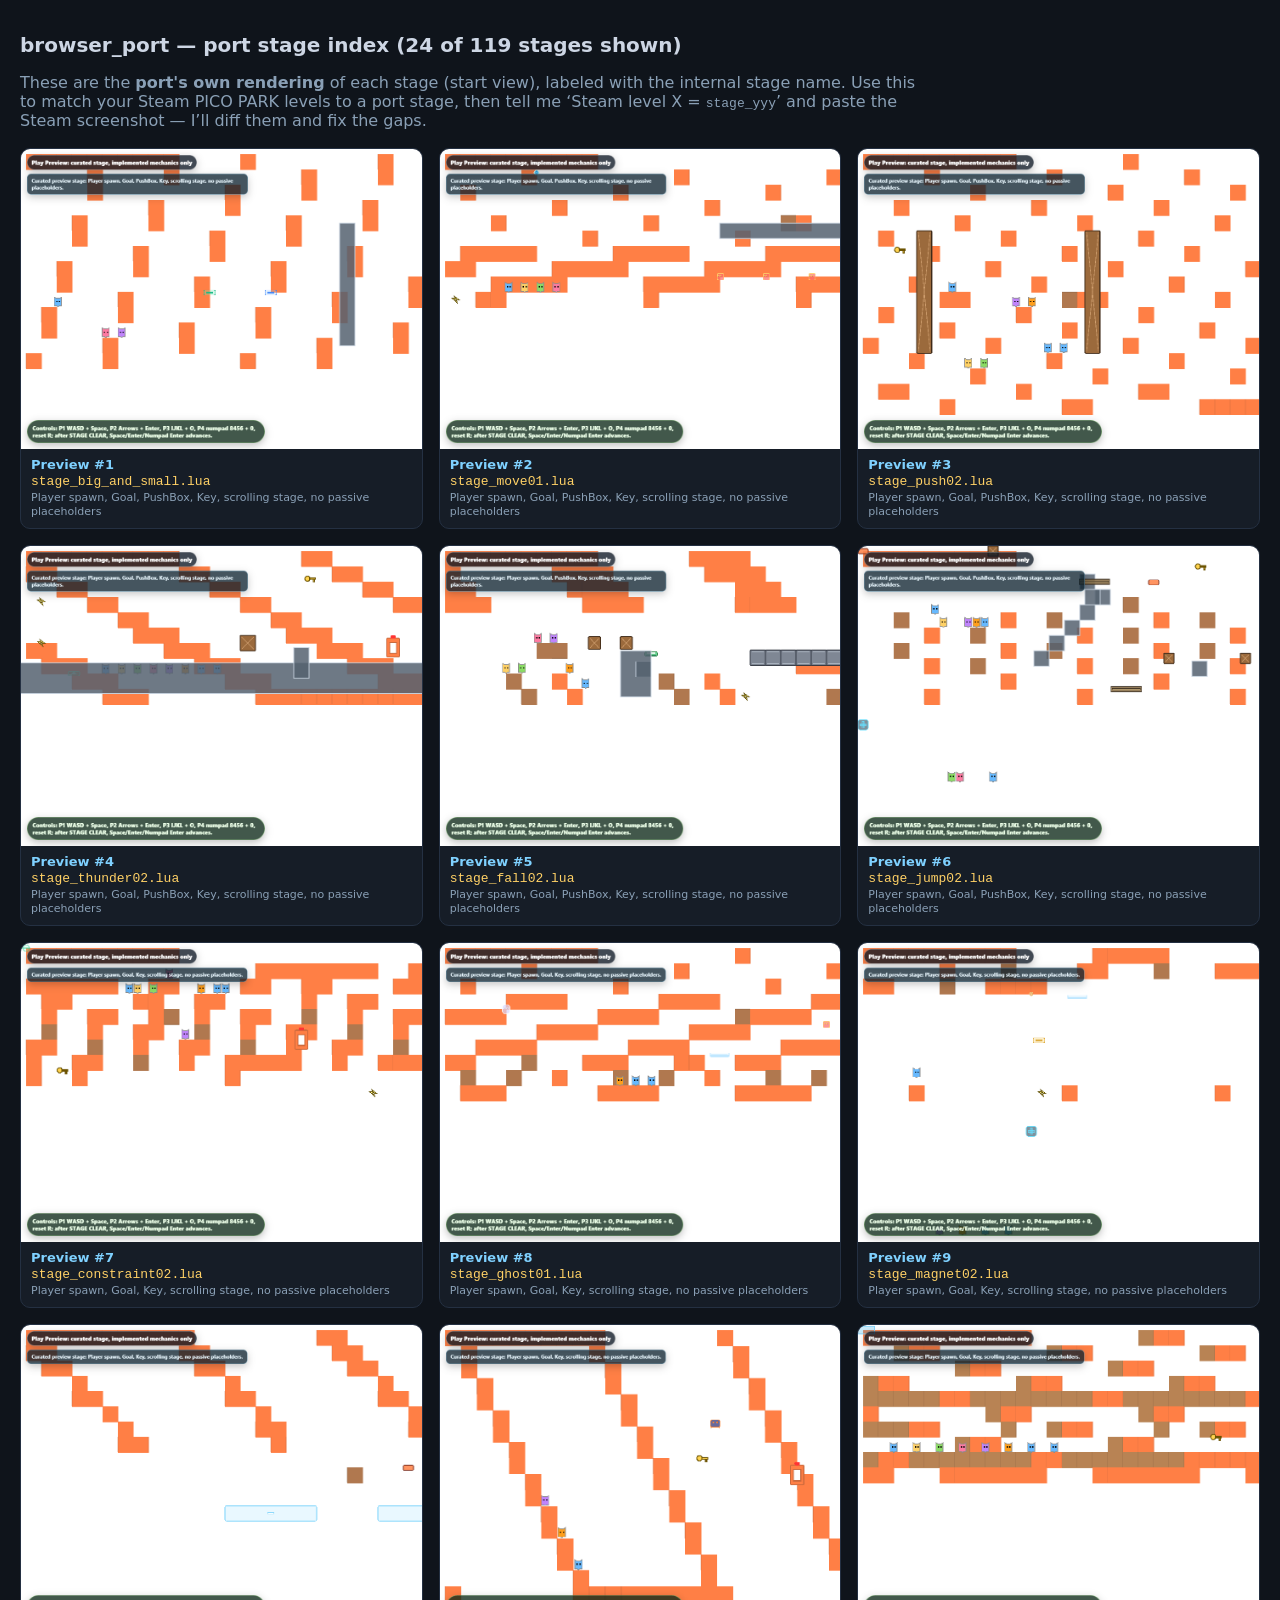
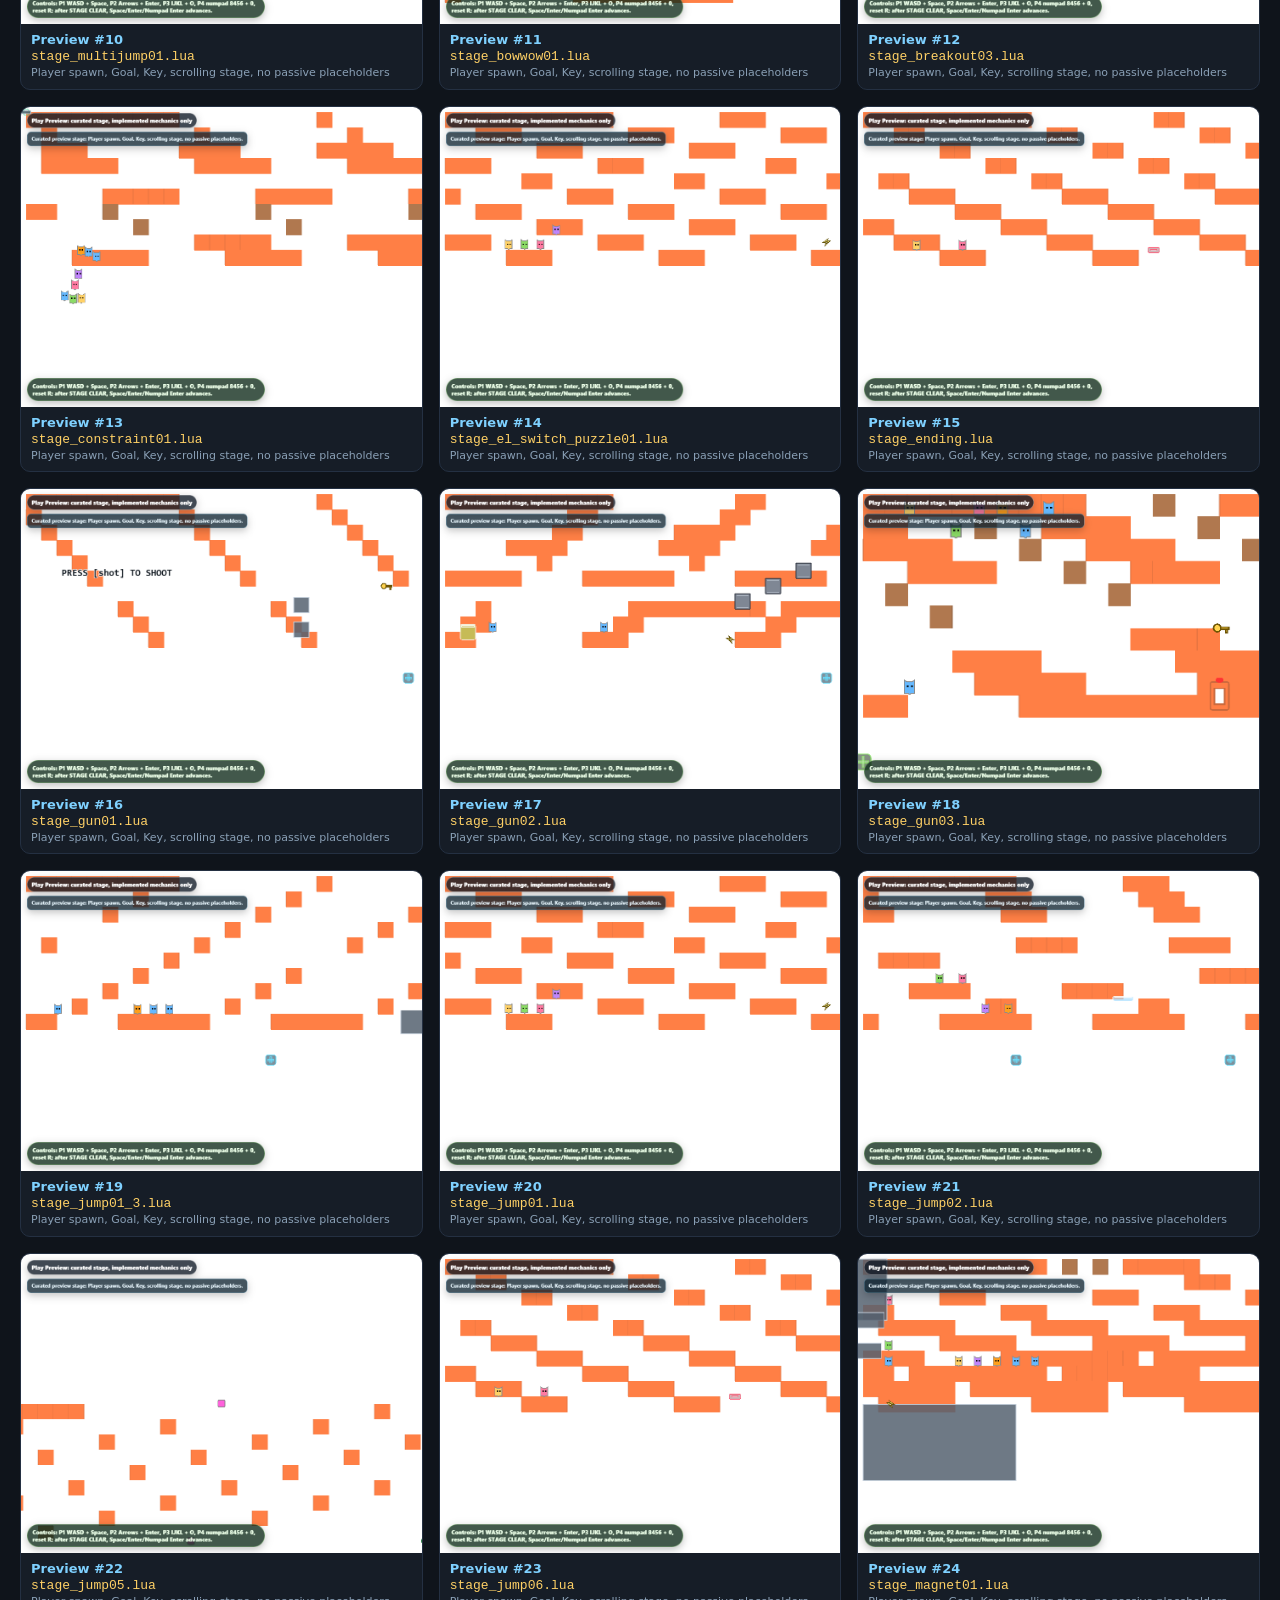
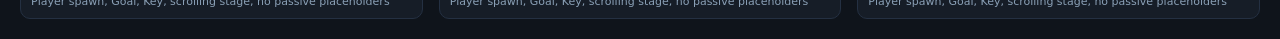
==== contact/index.html @ a1586721 "Add stage contact sheet (first 24 port stages) for Steam matching Co-Authored-By: Claude Opus 4.8 (1" ====
<!doctype html><html><head><meta charset=utf-8><title>browser_port stage index</title><style>body{background:#0f141b;color:#cdd6e4;font-family:system-ui,Segoe UI,Arial;margin:0;padding:20px}h1{font-size:20px}p.note{color:#8aa0b6;max-width:900px}.grid{display:grid;grid-template-columns:repeat(auto-fill,minmax(300px,1fr));gap:16px;margin-top:18px}.card{background:#161d27;border:1px solid #243042;border-radius:10px;overflow:hidden}.card img{width:100%;display:block;background:#0b0f15}.meta{padding:8px 10px}.pv{color:#7fd1ff;font-weight:600;font-size:13px}.st{font-family:ui-monospace,Consolas,monospace;font-size:13px;color:#ffd166;margin:2px 0}.ds{font-size:11px;color:#8aa0b6;line-height:1.35}</style></head><body><h1>browser_port &mdash; port stage index (24 of 119 stages shown)</h1><p class=note>These are the <b>port's own rendering</b> of each stage (start view), labeled with the internal stage name. Use this to match your Steam PICO PARK levels to a port stage, then tell me &lsquo;Steam level X = <code>stage_yyy</code>&rsquo; and paste the Steam screenshot &mdash; I&rsquo;ll diff them and fix the gaps.</p><div class=grid><div class=card><img src='thumb_00.png' loading=lazy><div class=meta><div class=pv>Preview #1</div><div class=st>stage_big_and_small.lua</div><div class=ds>Player spawn, Goal, PushBox, Key, scrolling stage, no passive placeholders</div></div></div><div class=card><img src='thumb_01.png' loading=lazy><div class=meta><div class=pv>Preview #2</div><div class=st>stage_move01.lua</div><div class=ds>Player spawn, Goal, PushBox, Key, scrolling stage, no passive placeholders</div></div></div><div class=card><img src='thumb_02.png' loading=lazy><div class=meta><div class=pv>Preview #3</div><div class=st>stage_push02.lua</div><div class=ds>Player spawn, Goal, PushBox, Key, scrolling stage, no passive placeholders</div></div></div><div class=card><img src='thumb_03.png' loading=lazy><div class=meta><div class=pv>Preview #4</div><div class=st>stage_thunder02.lua</div><div class=ds>Player spawn, Goal, PushBox, Key, scrolling stage, no passive placeholders</div></div></div><div class=card><img src='thumb_04.png' loading=lazy><div class=meta><div class=pv>Preview #5</div><div class=st>stage_fall02.lua</div><div class=ds>Player spawn, Goal, PushBox, Key, scrolling stage, no passive placeholders</div></div></div><div class=card><img src='thumb_05.png' loading=lazy><div class=meta><div class=pv>Preview #6</div><div class=st>stage_jump02.lua</div><div class=ds>Player spawn, Goal, PushBox, Key, scrolling stage, no passive placeholders</div></div></div><div class=card><img src='thumb_06.png' loading=lazy><div class=meta><div class=pv>Preview #7</div><div class=st>stage_constraint02.lua</div><div class=ds>Player spawn, Goal, Key, scrolling stage, no passive placeholders</div></div></div><div class=card><img src='thumb_07.png' loading=lazy><div class=meta><div class=pv>Preview #8</div><div class=st>stage_ghost01.lua</div><div class=ds>Player spawn, Goal, Key, scrolling stage, no passive placeholders</div></div></div><div class=card><img src='thumb_08.png' loading=lazy><div class=meta><div class=pv>Preview #9</div><div class=st>stage_magnet02.lua</div><div class=ds>Player spawn, Goal, Key, scrolling stage, no passive placeholders</div></div></div><div class=card><img src='thumb_09.png' loading=lazy><div class=meta><div class=pv>Preview #10</div><div class=st>stage_multijump01.lua</div><div class=ds>Player spawn, Goal, Key, scrolling stage, no passive placeholders</div></div></div><div class=card><img src='thumb_10.png' loading=lazy><div class=meta><div class=pv>Preview #11</div><div class=st>stage_bowwow01.lua</div><div class=ds>Player spawn, Goal, Key, scrolling stage, no passive placeholders</div></div></div><div class=card><img src='thumb_11.png' loading=lazy><div class=meta><div class=pv>Preview #12</div><div class=st>stage_breakout03.lua</div><div class=ds>Player spawn, Goal, Key, scrolling stage, no passive placeholders</div></div></div><div class=card><img src='thumb_12.png' loading=lazy><div class=meta><div class=pv>Preview #13</div><div class=st>stage_constraint01.lua</div><div class=ds>Player spawn, Goal, Key, scrolling stage, no passive placeholders</div></div></div><div class=card><img src='thumb_13.png' loading=lazy><div class=meta><div class=pv>Preview #14</div><div class=st>stage_el_switch_puzzle01.lua</div><div class=ds>Player spawn, Goal, Key, scrolling stage, no passive placeholders</div></div></div><div class=card><img src='thumb_14.png' loading=lazy><div class=meta><div class=pv>Preview #15</div><div class=st>stage_ending.lua</div><div class=ds>Player spawn, Goal, Key, scrolling stage, no passive placeholders</div></div></div><div class=card><img src='thumb_15.png' loading=lazy><div class=meta><div class=pv>Preview #16</div><div class=st>stage_gun01.lua</div><div class=ds>Player spawn, Goal, Key, scrolling stage, no passive placeholders</div></div></div><div class=card><img src='thumb_16.png' loading=lazy><div class=meta><div class=pv>Preview #17</div><div class=st>stage_gun02.lua</div><div class=ds>Player spawn, Goal, Key, scrolling stage, no passive placeholders</div></div></div><div class=card><img src='thumb_17.png' loading=lazy><div class=meta><div class=pv>Preview #18</div><div class=st>stage_gun03.lua</div><div class=ds>Player spawn, Goal, Key, scrolling stage, no passive placeholders</div></div></div><div class=card><img src='thumb_18.png' loading=lazy><div class=meta><div class=pv>Preview #19</div><div class=st>stage_jump01_3.lua</div><div class=ds>Player spawn, Goal, Key, scrolling stage, no passive placeholders</div></div></div><div class=card><img src='thumb_19.png' loading=lazy><div class=meta><div class=pv>Preview #20</div><div class=st>stage_jump01.lua</div><div class=ds>Player spawn, Goal, Key, scrolling stage, no passive placeholders</div></div></div><div class=card><img src='thumb_20.png' loading=lazy><div class=meta><div class=pv>Preview #21</div><div class=st>stage_jump02.lua</div><div class=ds>Player spawn, Goal, Key, scrolling stage, no passive placeholders</div></div></div><div class=card><img src='thumb_21.png' loading=lazy><div class=meta><div class=pv>Preview #22</div><div class=st>stage_jump05.lua</div><div class=ds>Player spawn, Goal, Key, scrolling stage, no passive placeholders</div></div></div><div class=card><img src='thumb_22.png' loading=lazy><div class=meta><div class=pv>Preview #23</div><div class=st>stage_jump06.lua</div><div class=ds>Player spawn, Goal, Key, scrolling stage, no passive placeholders</div></div></div><div class=card><img src='thumb_23.png' loading=lazy><div class=meta><div class=pv>Preview #24</div><div class=st>stage_magnet01.lua</div><div class=ds>Player spawn, Goal, Key, scrolling stage, no passive placeholders</div></div></div></div></body></html>
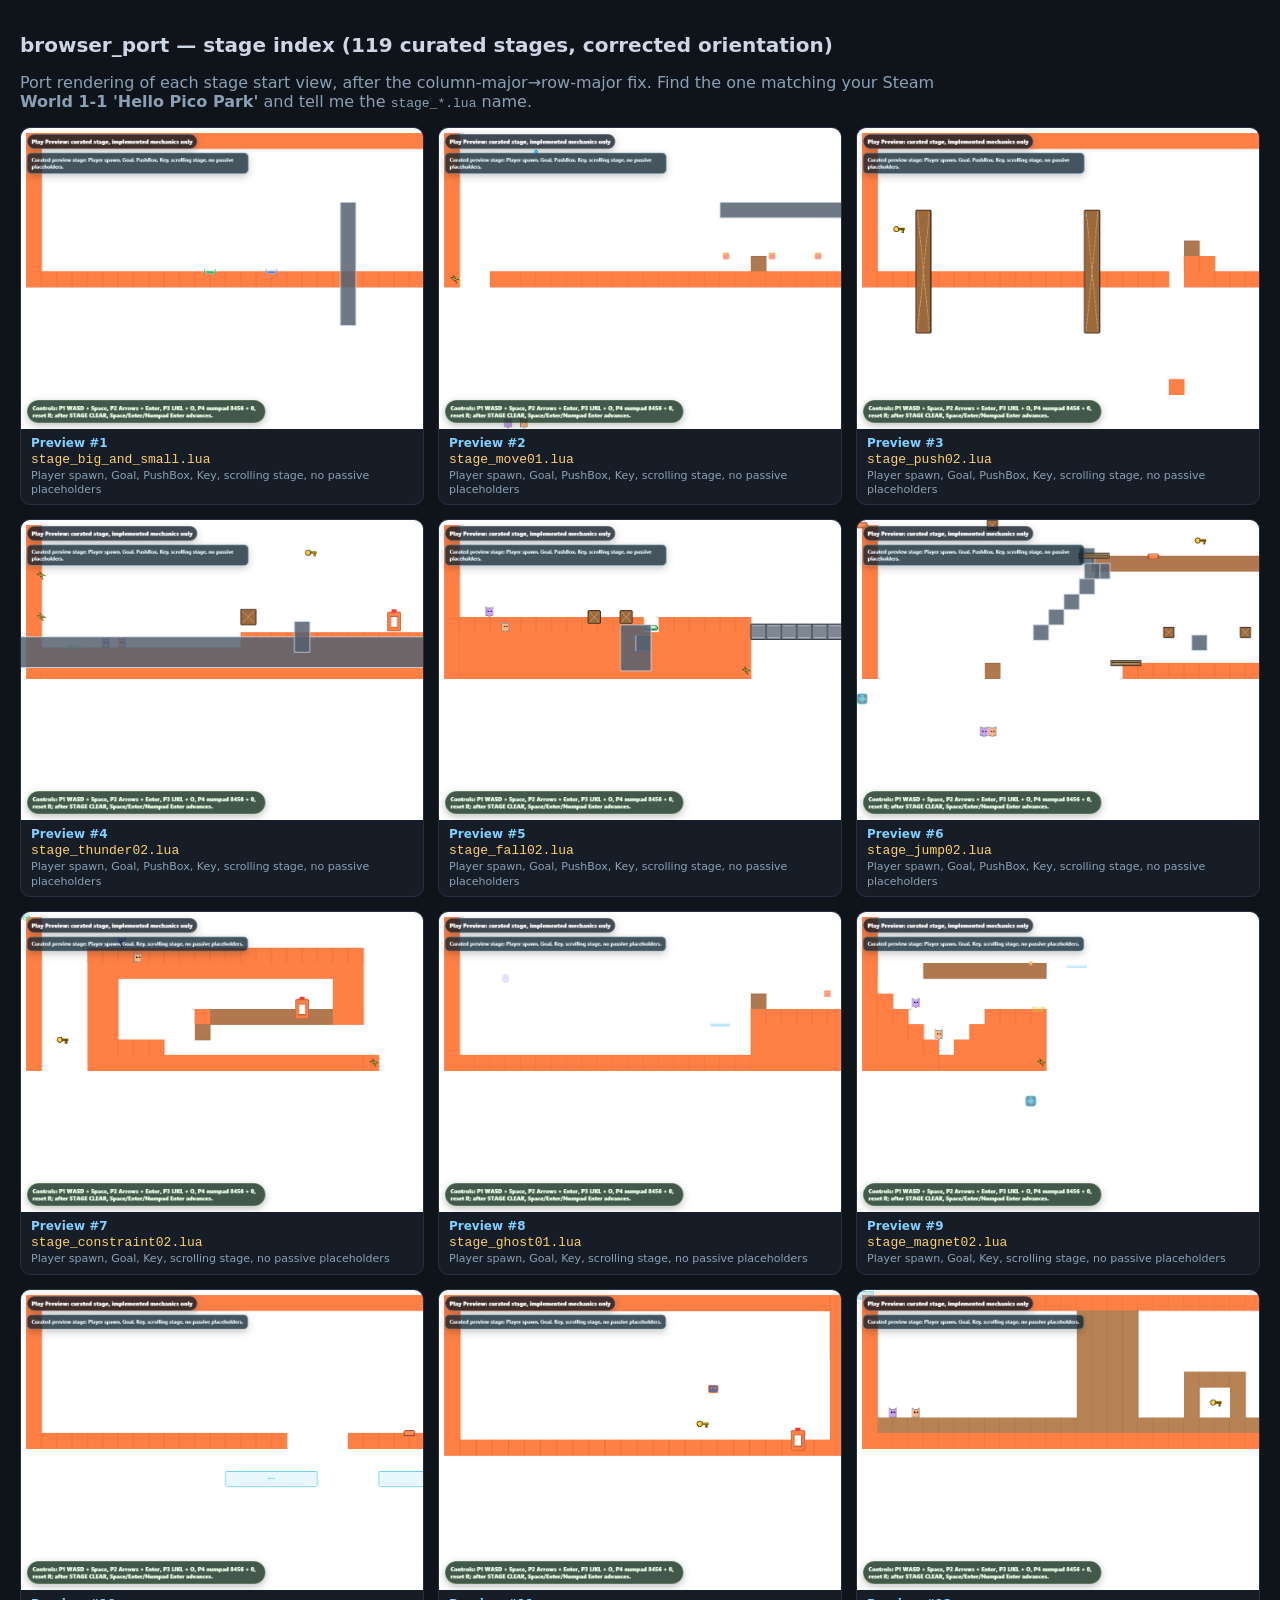
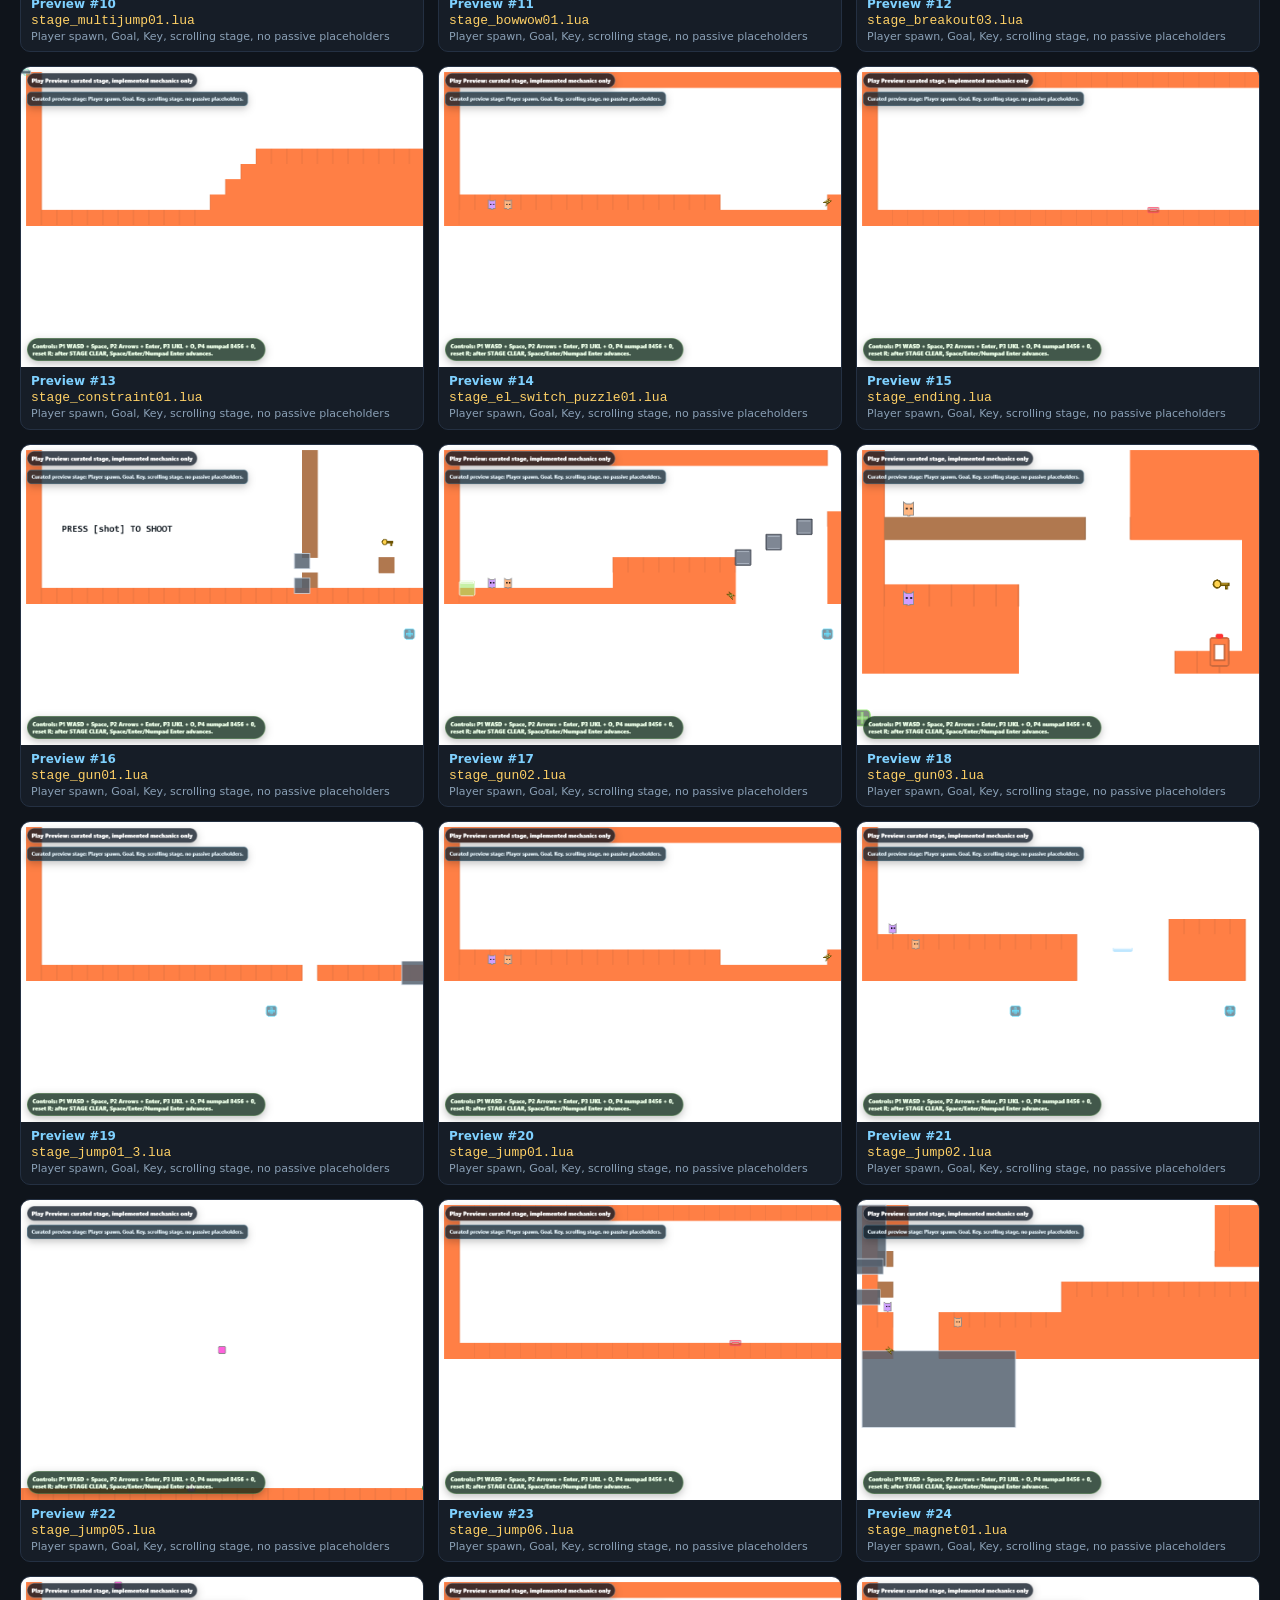
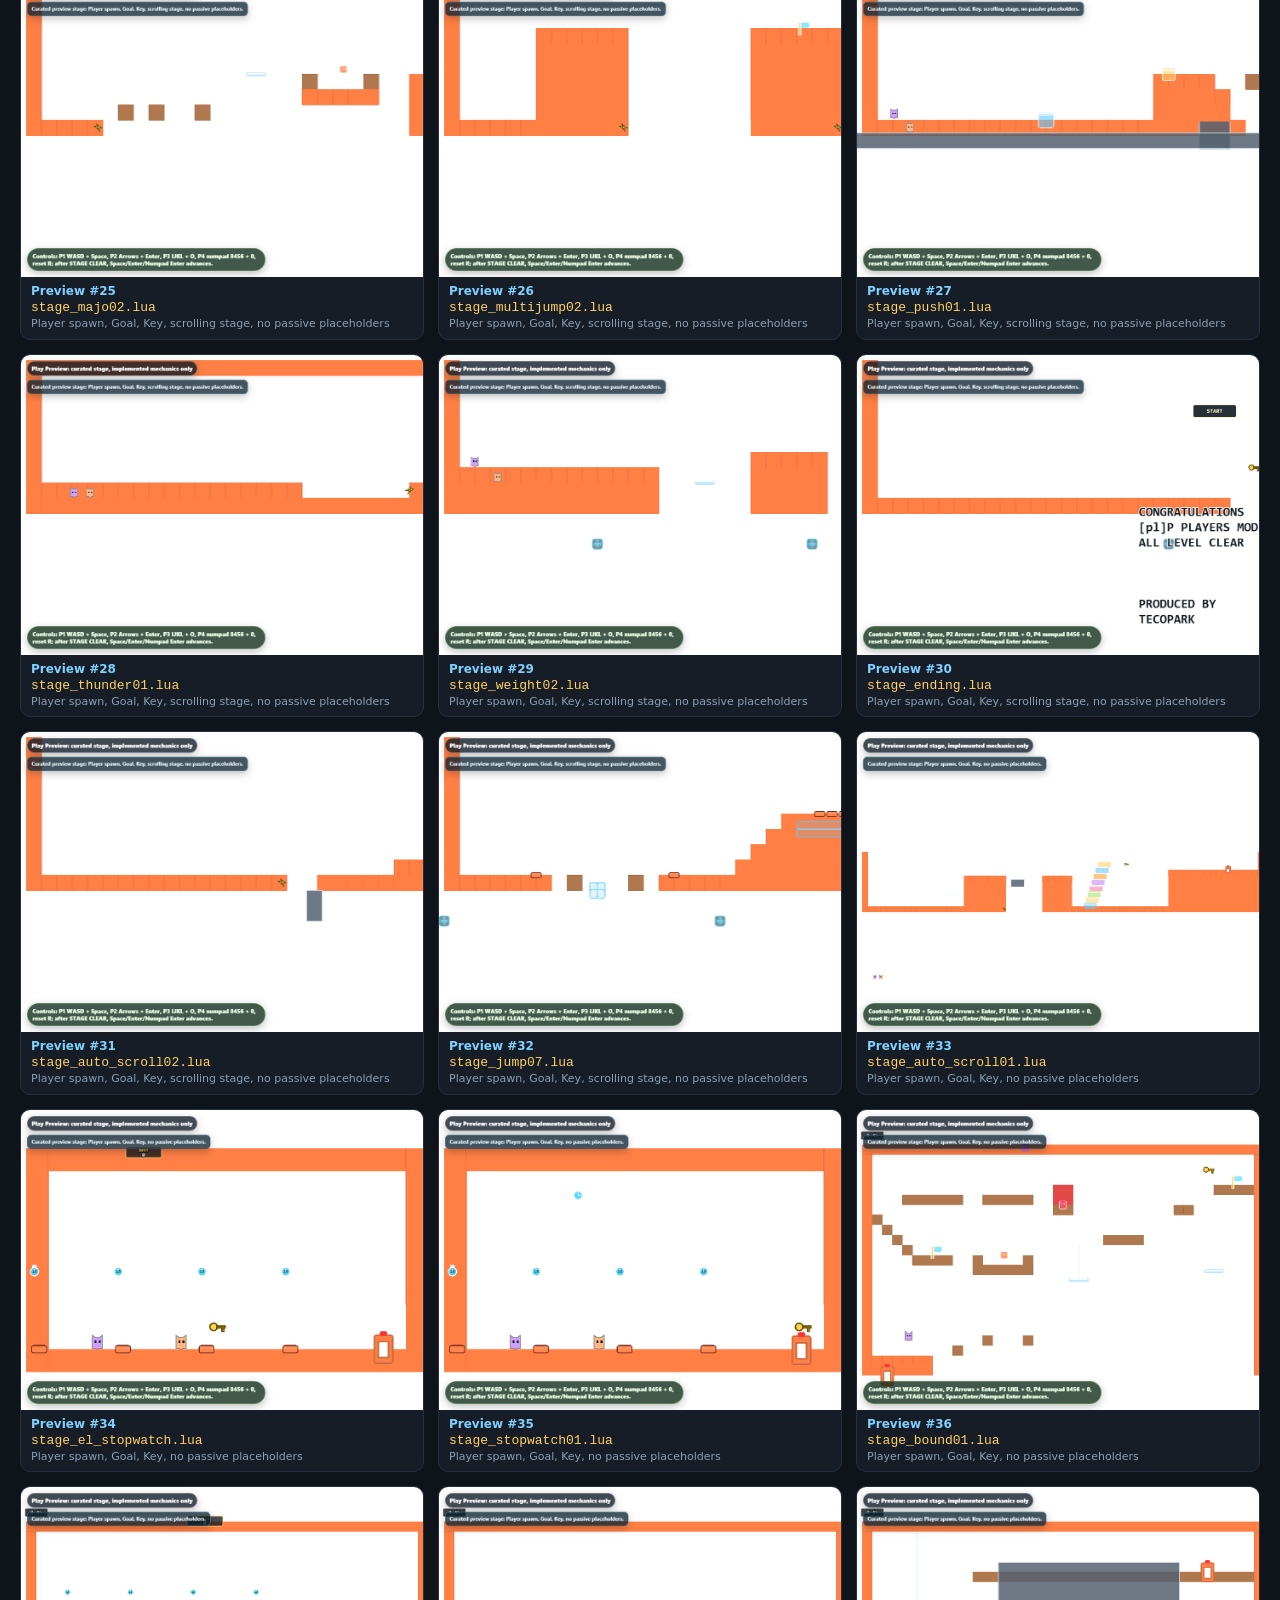
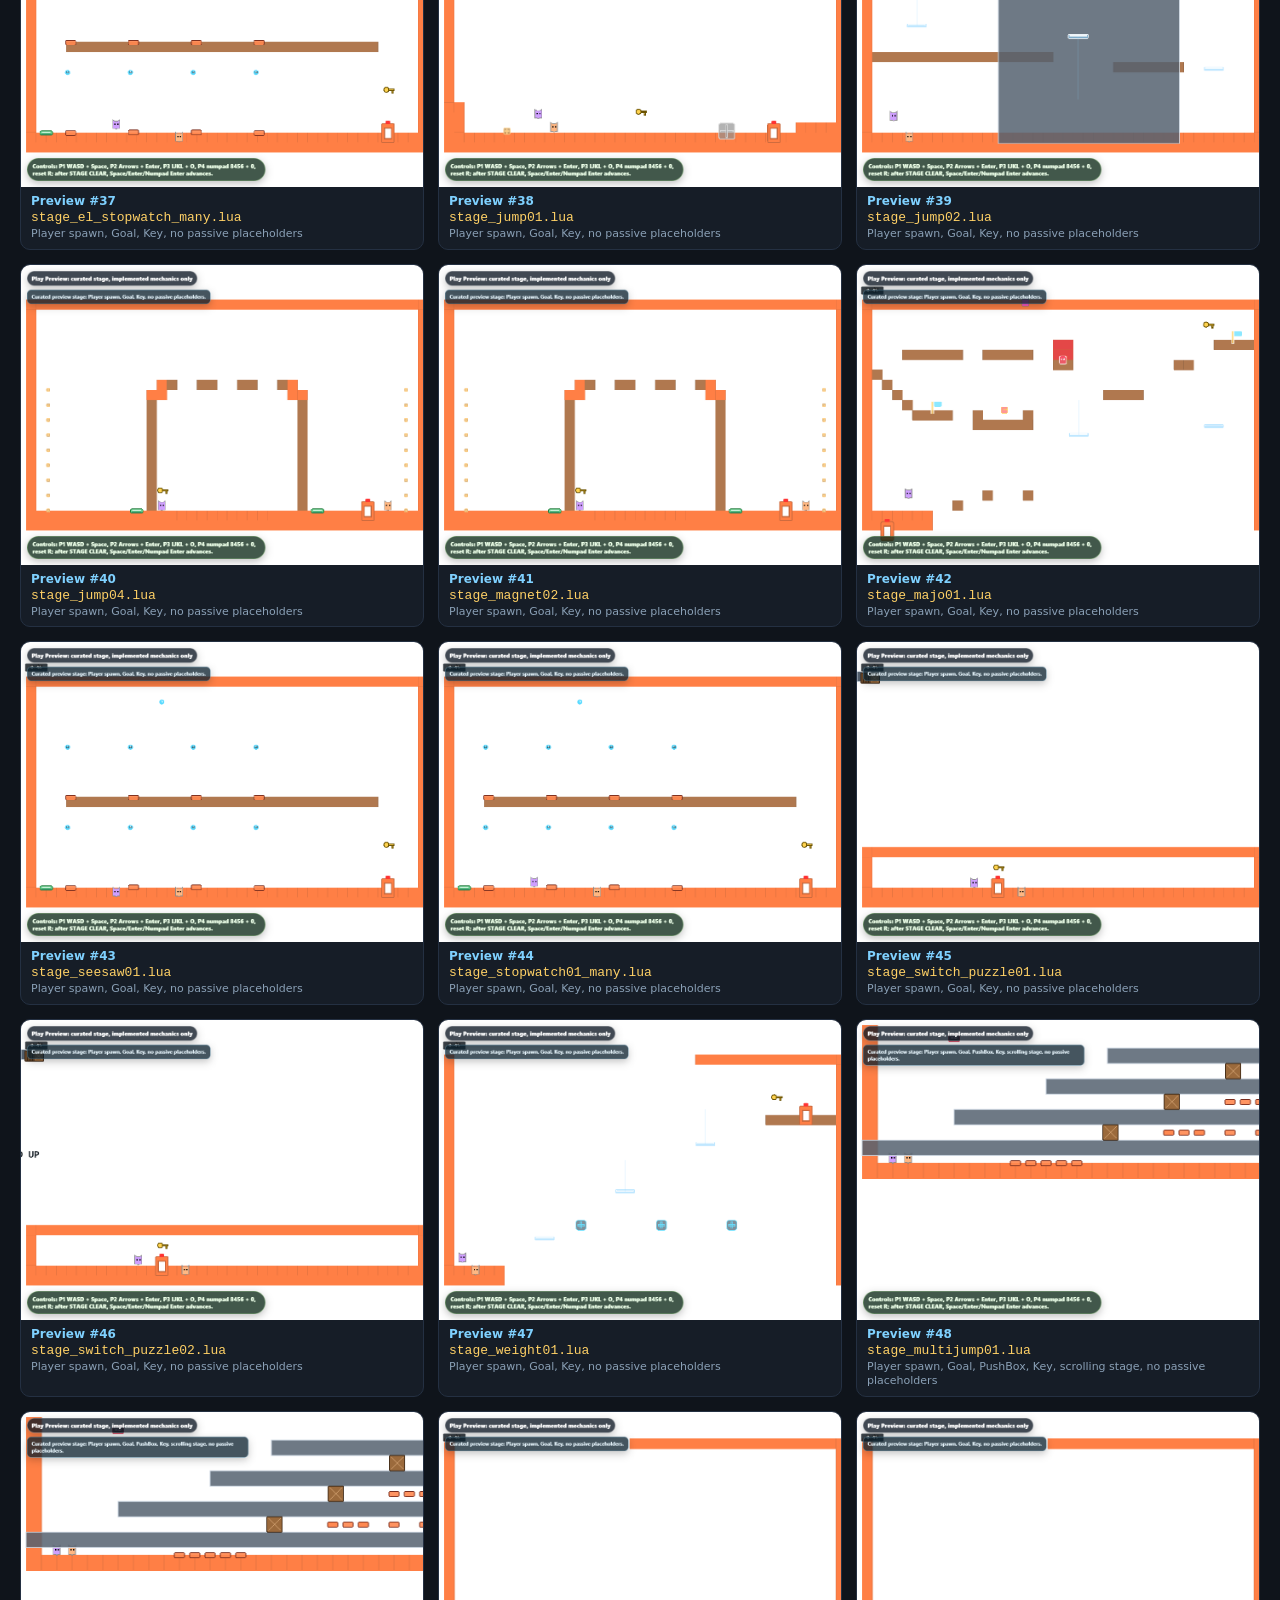
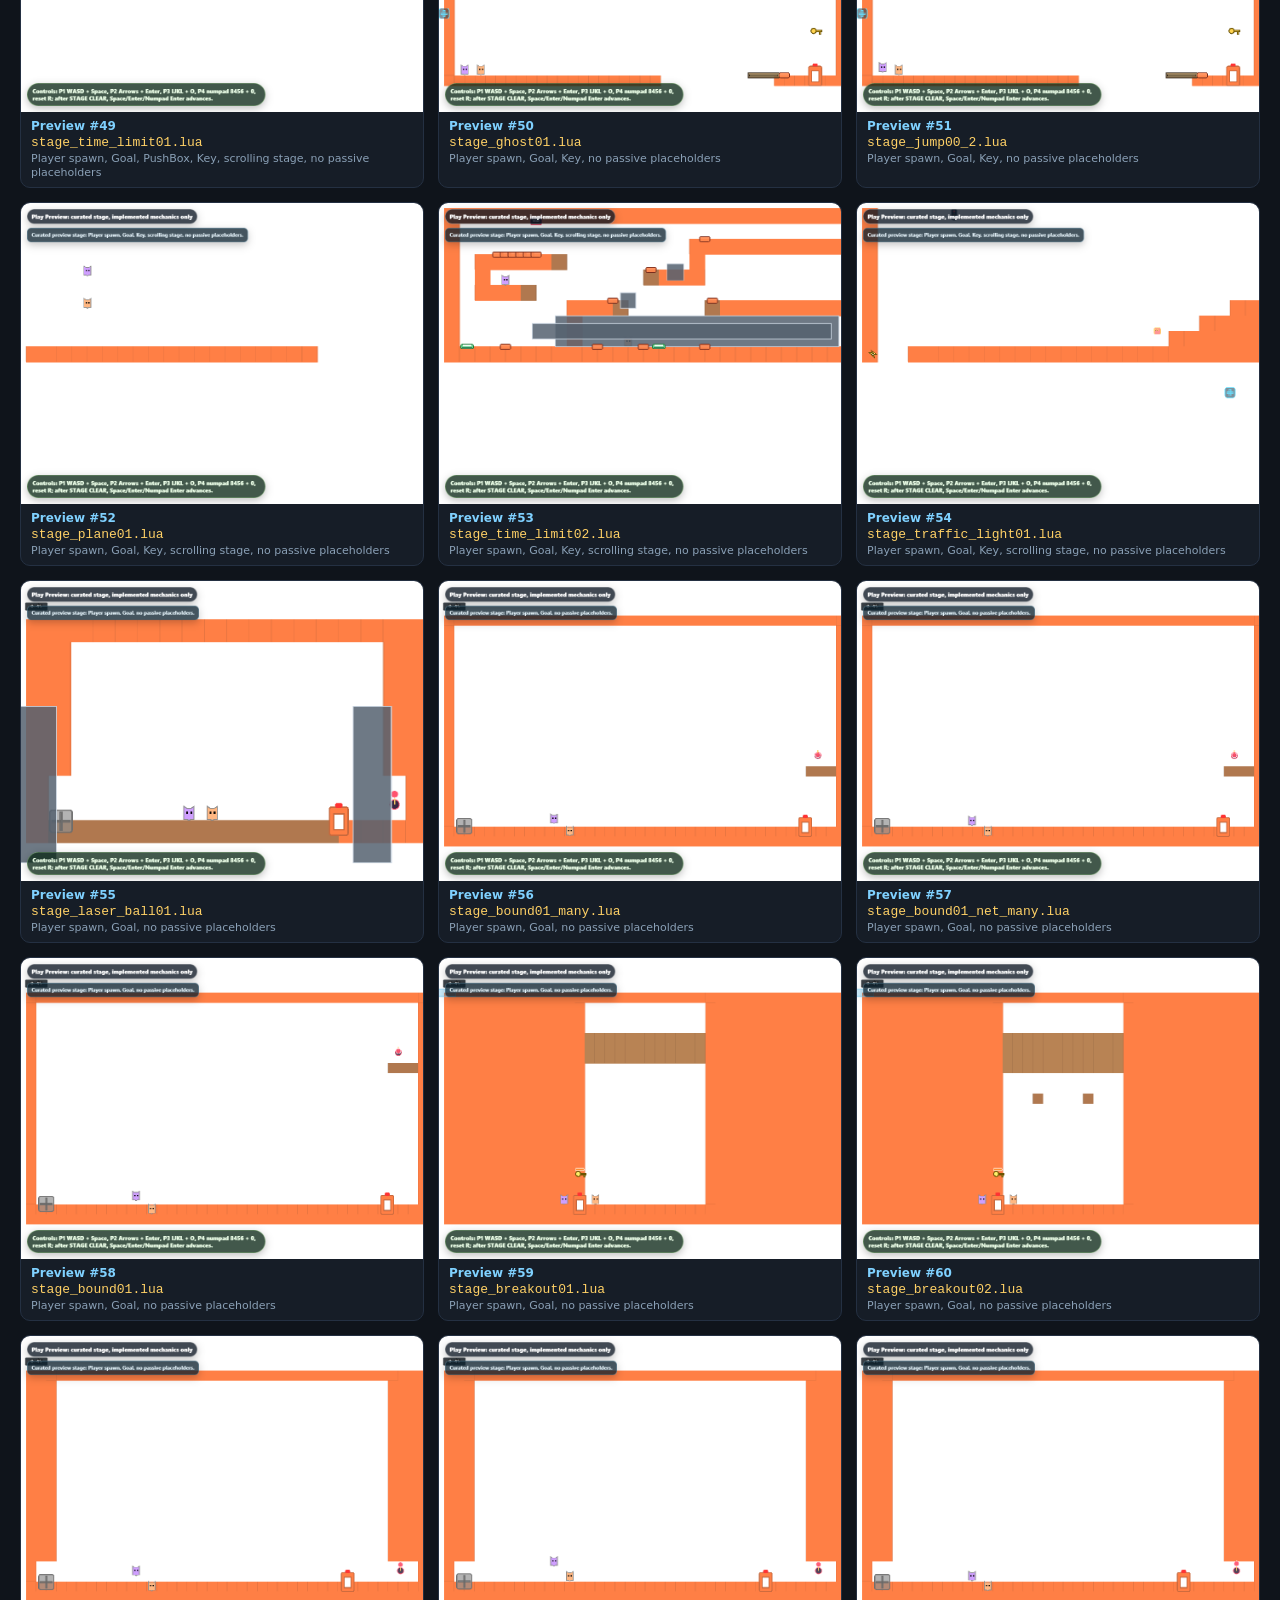
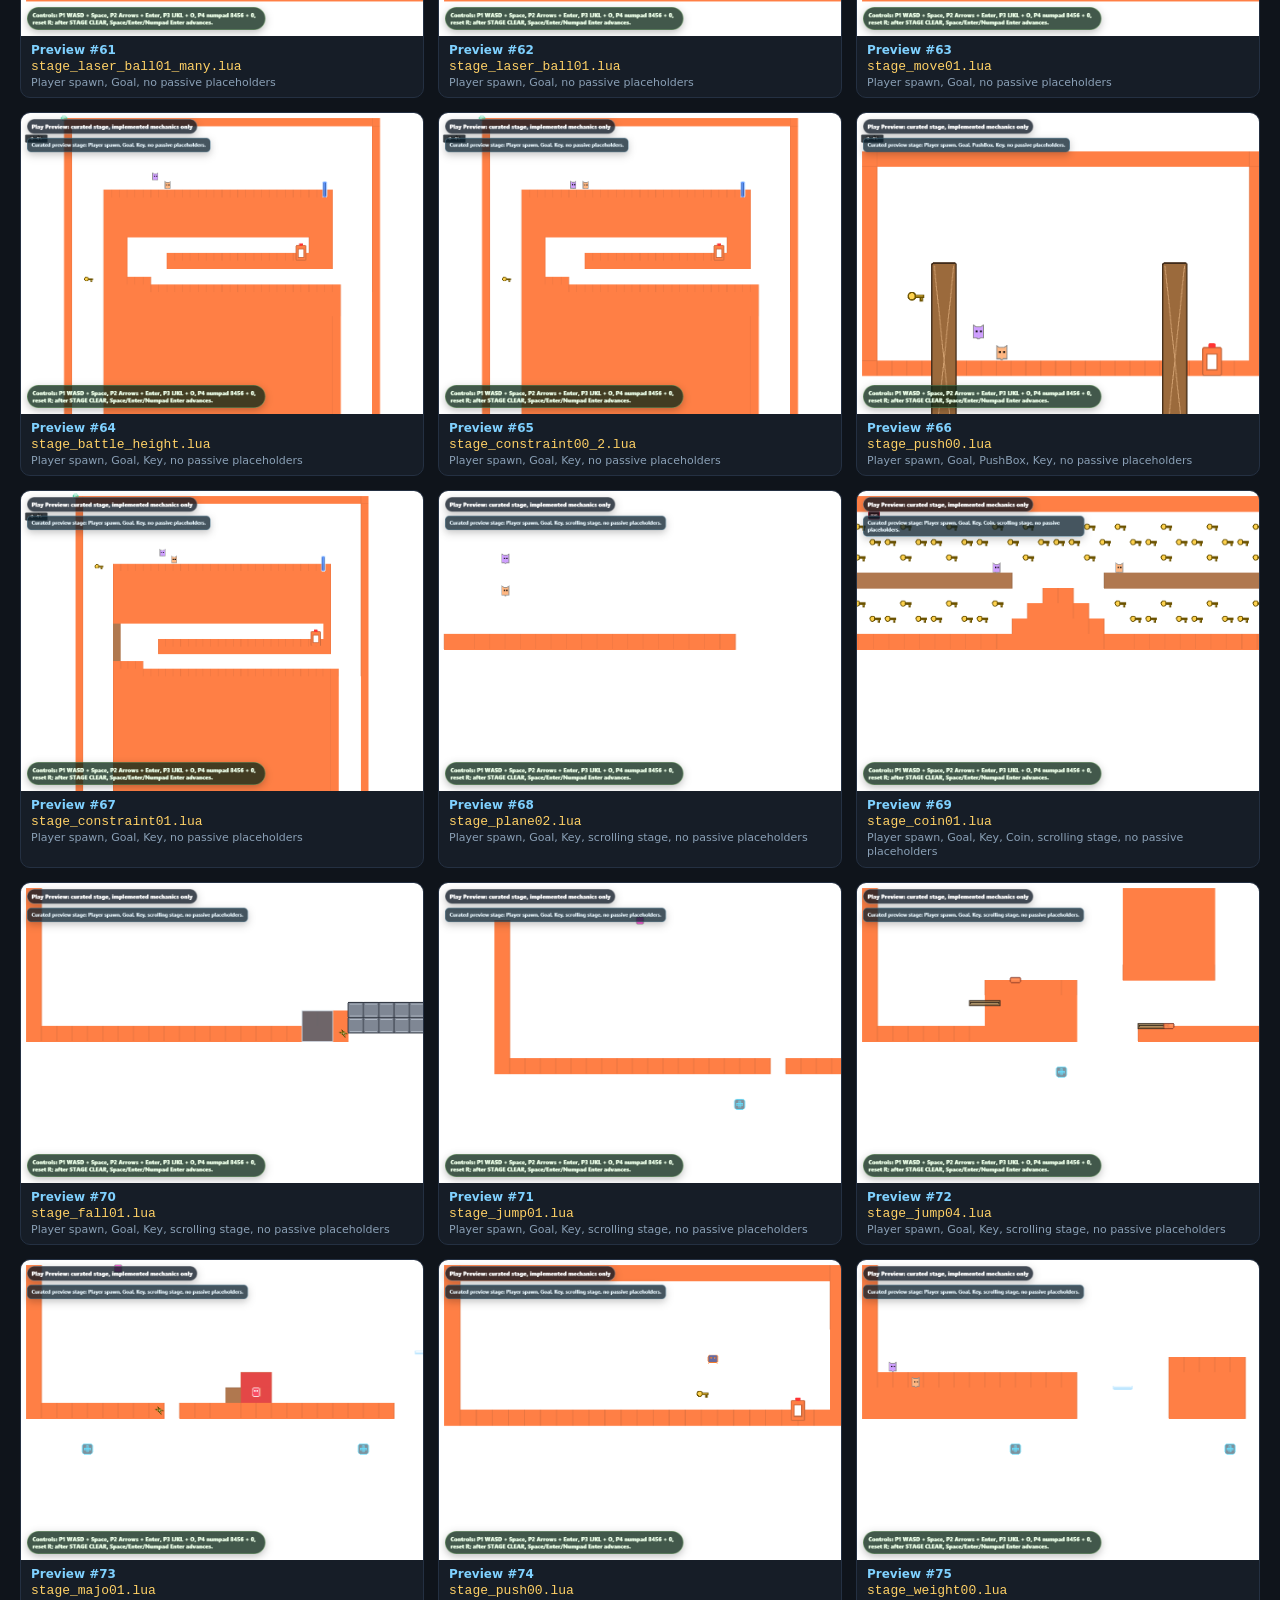
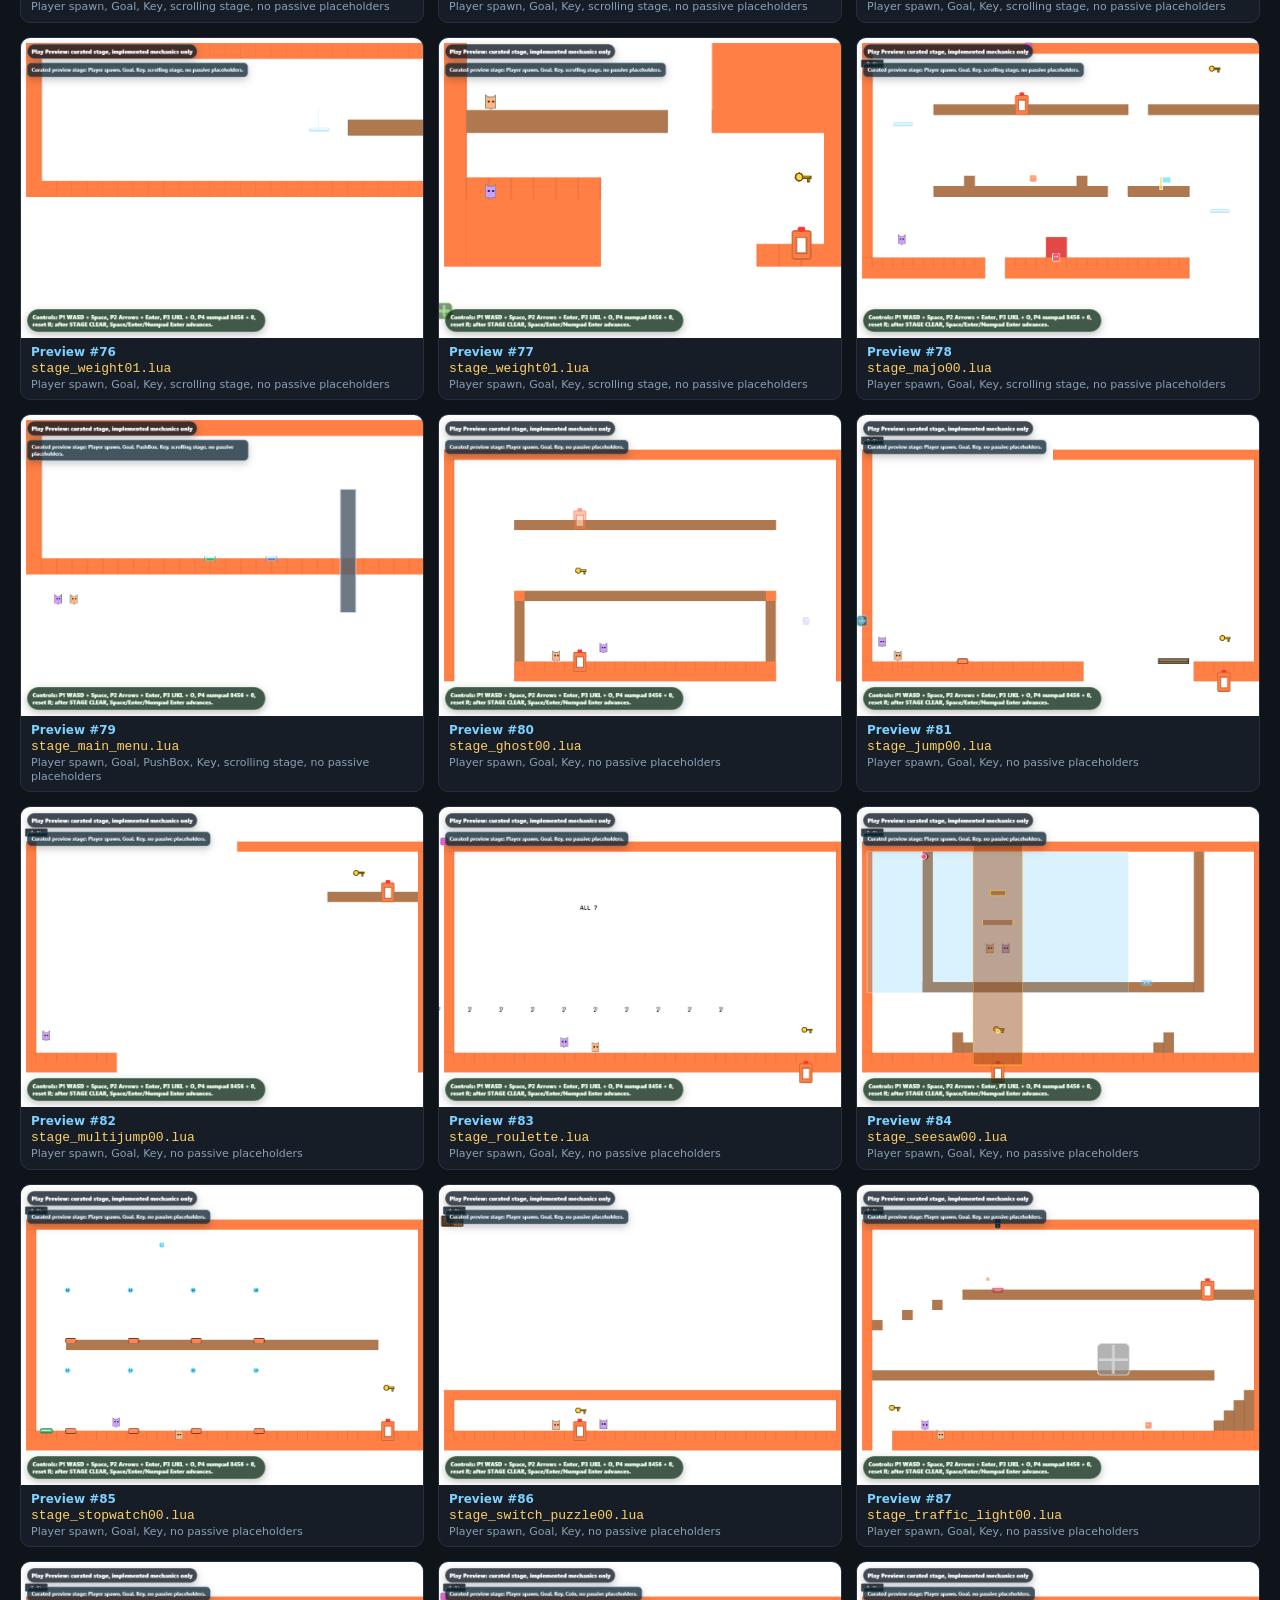
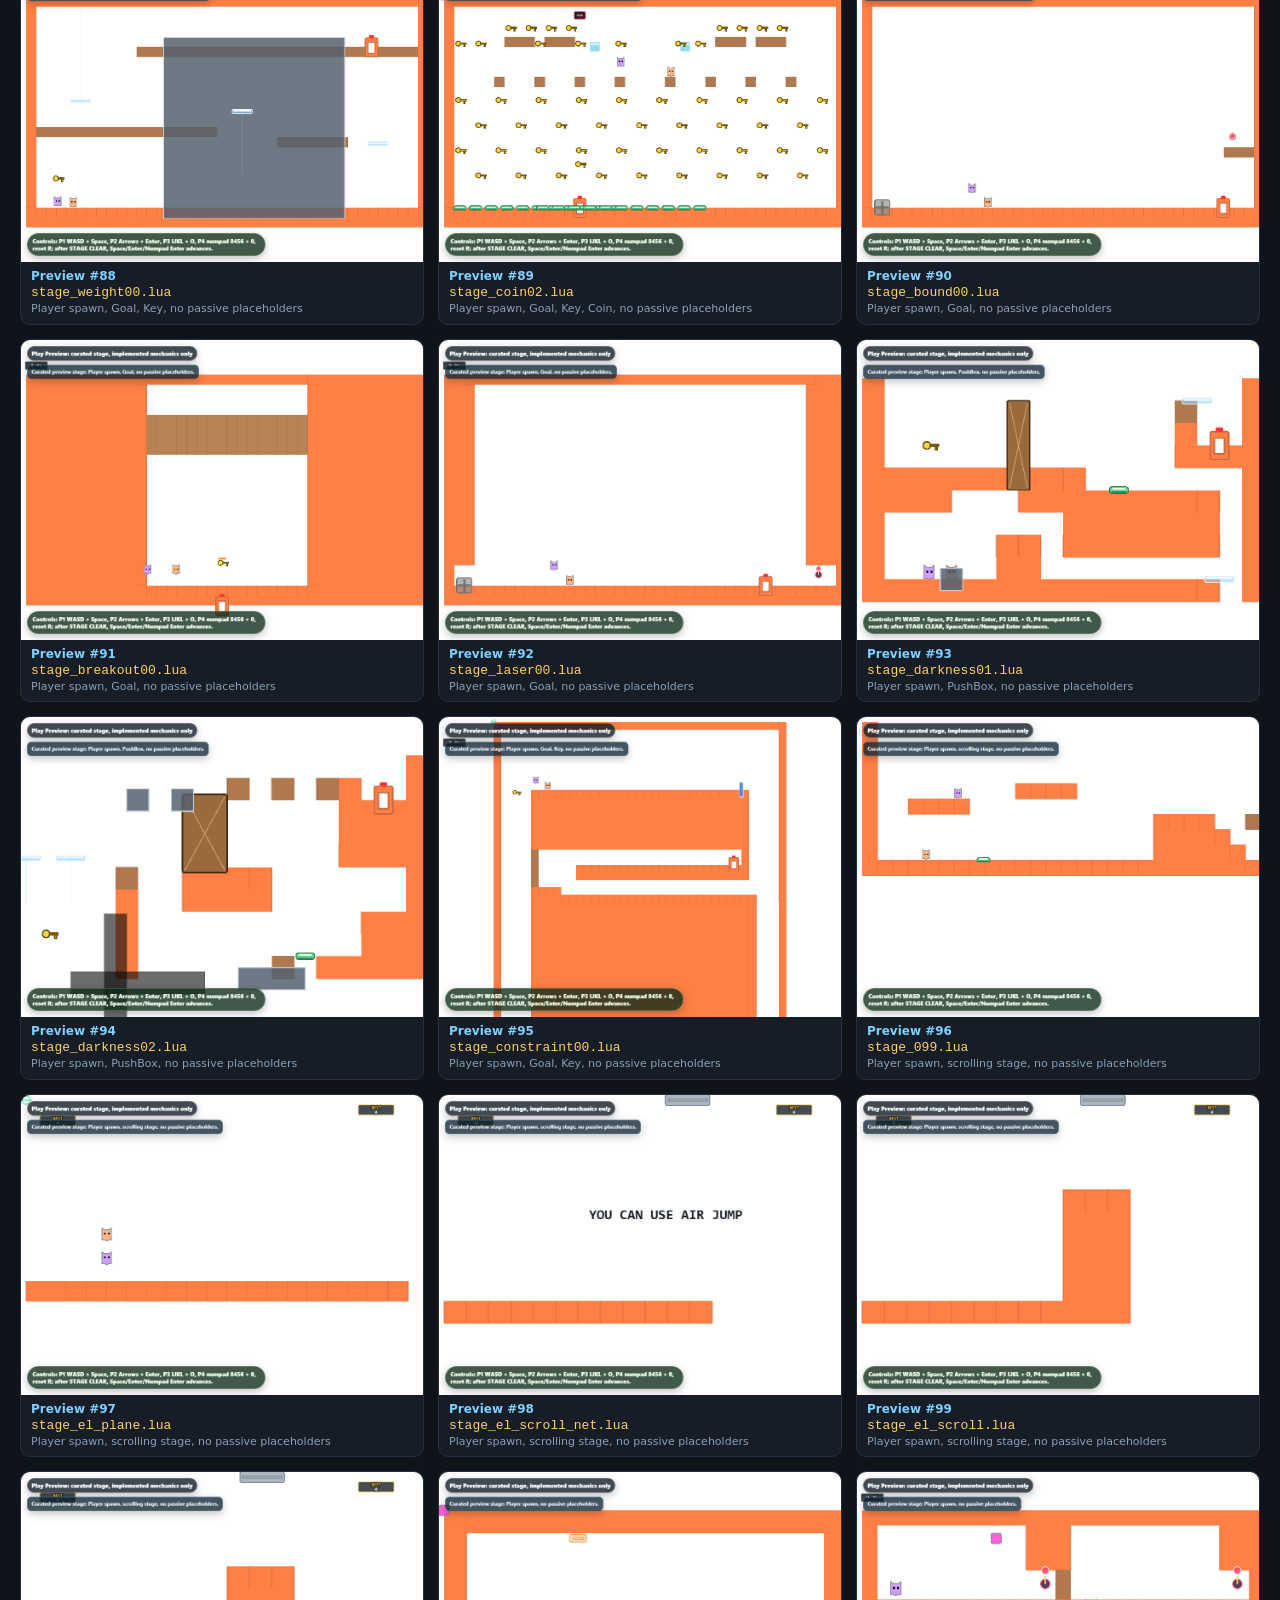
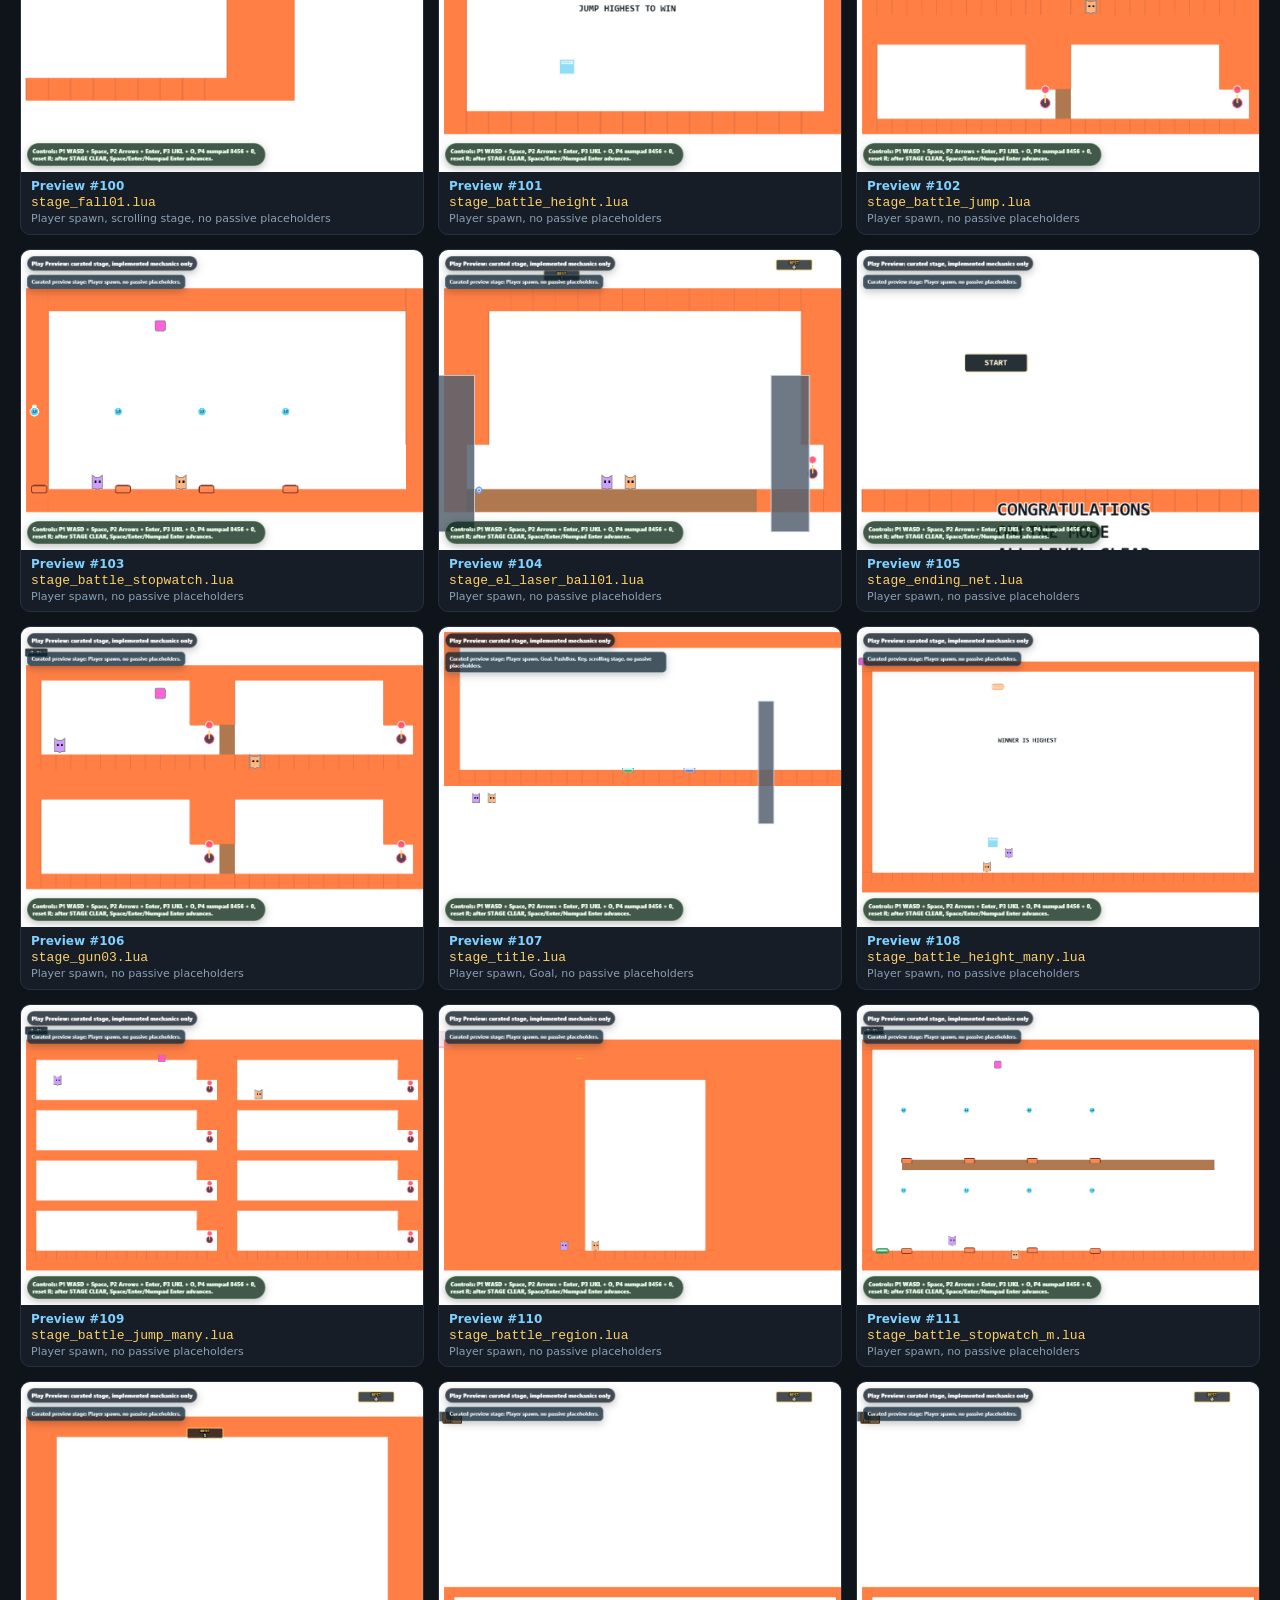
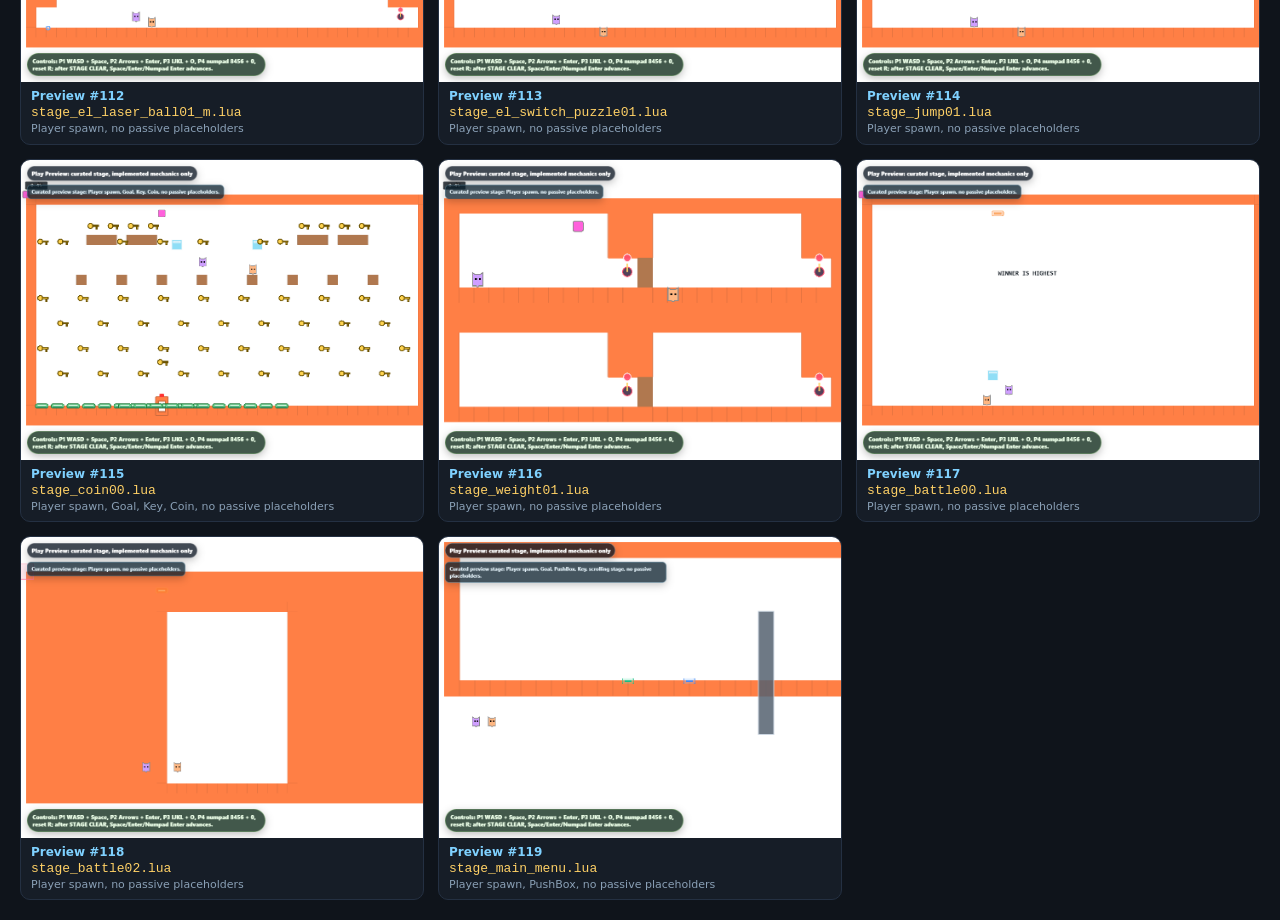
==== commit caf365ab: "Regenerate contact sheet with corrected (row-major) rendering, all 119 stages Co-Authored-By: Claude" ====
--- a/contact/index.html
+++ b/contact/index.html
@@ -1 +1 @@
-<!doctype html><html><head><meta charset=utf-8><title>browser_port stage index</title><style>body{background:#0f141b;color:#cdd6e4;font-family:system-ui,Segoe UI,Arial;margin:0;padding:20px}h1{font-size:20px}p.note{color:#8aa0b6;max-width:900px}.grid{display:grid;grid-template-columns:repeat(auto-fill,minmax(300px,1fr));gap:16px;margin-top:18px}.card{background:#161d27;border:1px solid #243042;border-radius:10px;overflow:hidden}.card img{width:100%;display:block;background:#0b0f15}.meta{padding:8px 10px}.pv{color:#7fd1ff;font-weight:600;font-size:13px}.st{font-family:ui-monospace,Consolas,monospace;font-size:13px;color:#ffd166;margin:2px 0}.ds{font-size:11px;color:#8aa0b6;line-height:1.35}</style></head><body><h1>browser_port &mdash; port stage index (24 of 119 stages shown)</h1><p class=note>These are the <b>port's own rendering</b> of each stage (start view), labeled with the internal stage name. Use this to match your Steam PICO PARK levels to a port stage, then tell me &lsquo;Steam level X = <code>stage_yyy</code>&rsquo; and paste the Steam screenshot &mdash; I&rsquo;ll diff them and fix the gaps.</p><div class=grid><div class=card><img src='thumb_00.png' loading=lazy><div class=meta><div class=pv>Preview #1</div><div class=st>stage_big_and_small.lua</div><div class=ds>Player spawn, Goal, PushBox, Key, scrolling stage, no passive placeholders</div></div></div><div class=card><img src='thumb_01.png' loading=lazy><div class=meta><div class=pv>Preview #2</div><div class=st>stage_move01.lua</div><div class=ds>Player spawn, Goal, PushBox, Key, scrolling stage, no passive placeholders</div></div></div><div class=card><img src='thumb_02.png' loading=lazy><div class=meta><div class=pv>Preview #3</div><div class=st>stage_push02.lua</div><div class=ds>Player spawn, Goal, PushBox, Key, scrolling stage, no passive placeholders</div></div></div><div class=card><img src='thumb_03.png' loading=lazy><div class=meta><div class=pv>Preview #4</div><div class=st>stage_thunder02.lua</div><div class=ds>Player spawn, Goal, PushBox, Key, scrolling stage, no passive placeholders</div></div></div><div class=card><img src='thumb_04.png' loading=lazy><div class=meta><div class=pv>Preview #5</div><div class=st>stage_fall02.lua</div><div class=ds>Player spawn, Goal, PushBox, Key, scrolling stage, no passive placeholders</div></div></div><div class=card><img src='thumb_05.png' loading=lazy><div class=meta><div class=pv>Preview #6</div><div class=st>stage_jump02.lua</div><div class=ds>Player spawn, Goal, PushBox, Key, scrolling stage, no passive placeholders</div></div></div><div class=card><img src='thumb_06.png' loading=lazy><div class=meta><div class=pv>Preview #7</div><div class=st>stage_constraint02.lua</div><div class=ds>Player spawn, Goal, Key, scrolling stage, no passive placeholders</div></div></div><div class=card><img src='thumb_07.png' loading=lazy><div class=meta><div class=pv>Preview #8</div><div class=st>stage_ghost01.lua</div><div class=ds>Player spawn, Goal, Key, scrolling stage, no passive placeholders</div></div></div><div class=card><img src='thumb_08.png' loading=lazy><div class=meta><div class=pv>Preview #9</div><div class=st>stage_magnet02.lua</div><div class=ds>Player spawn, Goal, Key, scrolling stage, no passive placeholders</div></div></div><div class=card><img src='thumb_09.png' loading=lazy><div class=meta><div class=pv>Preview #10</div><div class=st>stage_multijump01.lua</div><div class=ds>Player spawn, Goal, Key, scrolling stage, no passive placeholders</div></div></div><div class=card><img src='thumb_10.png' loading=lazy><div class=meta><div class=pv>Preview #11</div><div class=st>stage_bowwow01.lua</div><div class=ds>Player spawn, Goal, Key, scrolling stage, no passive placeholders</div></div></div><div class=card><img src='thumb_11.png' loading=lazy><div class=meta><div class=pv>Preview #12</div><div class=st>stage_breakout03.lua</div><div class=ds>Player spawn, Goal, Key, scrolling stage, no passive placeholders</div></div></div><div class=card><img src='thumb_12.png' loading=lazy><div class=meta><div class=pv>Preview #13</div><div class=st>stage_constraint01.lua</div><div class=ds>Player spawn, Goal, Key, scrolling stage, no passive placeholders</div></div></div><div class=card><img src='thumb_13.png' loading=lazy><div class=meta><div class=pv>Preview #14</div><div class=st>stage_el_switch_puzzle01.lua</div><div class=ds>Player spawn, Goal, Key, scrolling stage, no passive placeholders</div></div></div><div class=card><img src='thumb_14.png' loading=lazy><div class=meta><div class=pv>Preview #15</div><div class=st>stage_ending.lua</div><div class=ds>Player spawn, Goal, Key, scrolling stage, no passive placeholders</div></div></div><div class=card><img src='thumb_15.png' loading=lazy><div class=meta><div class=pv>Preview #16</div><div class=st>stage_gun01.lua</div><div class=ds>Player spawn, Goal, Key, scrolling stage, no passive placeholders</div></div></div><div class=card><img src='thumb_16.png' loading=lazy><div class=meta><div class=pv>Preview #17</div><div class=st>stage_gun02.lua</div><div class=ds>Player spawn, Goal, Key, scrolling stage, no passive placeholders</div></div></div><div class=card><img src='thumb_17.png' loading=lazy><div class=meta><div class=pv>Preview #18</div><div class=st>stage_gun03.lua</div><div class=ds>Player spawn, Goal, Key, scrolling stage, no passive placeholders</div></div></div><div class=card><img src='thumb_18.png' loading=lazy><div class=meta><div class=pv>Preview #19</div><div class=st>stage_jump01_3.lua</div><div class=ds>Player spawn, Goal, Key, scrolling stage, no passive placeholders</div></div></div><div class=card><img src='thumb_19.png' loading=lazy><div class=meta><div class=pv>Preview #20</div><div class=st>stage_jump01.lua</div><div class=ds>Player spawn, Goal, Key, scrolling stage, no passive placeholders</div></div></div><div class=card><img src='thumb_20.png' loading=lazy><div class=meta><div class=pv>Preview #21</div><div class=st>stage_jump02.lua</div><div class=ds>Player spawn, Goal, Key, scrolling stage, no passive placeholders</div></div></div><div class=card><img src='thumb_21.png' loading=lazy><div class=meta><div class=pv>Preview #22</div><div class=st>stage_jump05.lua</div><div class=ds>Player spawn, Goal, Key, scrolling stage, no passive placeholders</div></div></div><div class=card><img src='thumb_22.png' loading=lazy><div class=meta><div class=pv>Preview #23</div><div class=st>stage_jump06.lua</div><div class=ds>Player spawn, Goal, Key, scrolling stage, no passive placeholders</div></div></div><div class=card><img src='thumb_23.png' loading=lazy><div class=meta><div class=pv>Preview #24</div><div class=st>stage_magnet01.lua</div><div class=ds>Player spawn, Goal, Key, scrolling stage, no passive placeholders</div></div></div></div></body></html>+<!doctype html><html><head><meta charset=utf-8><title>browser_port stage index</title><style>body{background:#0f141b;color:#cdd6e4;font-family:system-ui,Segoe UI,Arial;margin:0;padding:20px}h1{font-size:20px}p.note{color:#8aa0b6;max-width:920px}.grid{display:grid;grid-template-columns:repeat(auto-fill,minmax(300px,1fr));gap:14px;margin-top:16px}.card{background:#161d27;border:1px solid #243042;border-radius:10px;overflow:hidden}.card img{width:100%;display:block;background:#0b0f15}.meta{padding:7px 10px}.pv{color:#7fd1ff;font-weight:600;font-size:12px}.st{font-family:ui-monospace,Consolas,monospace;font-size:13px;color:#ffd166;margin:2px 0}.ds{font-size:11px;color:#8aa0b6;line-height:1.3}</style></head><body><h1>browser_port &mdash; stage index (119 curated stages, corrected orientation)</h1><p class=note>Port rendering of each stage start view, after the column-major&rarr;row-major fix. Find the one matching your Steam <b>World 1-1 'Hello Pico Park'</b> and tell me the <code>stage_*.lua</code> name.</p><div class=grid><div class=card><img src='t_000.png' loading=lazy><div class=meta><div class=pv>Preview #1</div><div class=st>stage_big_and_small.lua</div><div class=ds>Player spawn, Goal, PushBox, Key, scrolling stage, no passive placeholders</div></div></div><div class=card><img src='t_001.png' loading=lazy><div class=meta><div class=pv>Preview #2</div><div class=st>stage_move01.lua</div><div class=ds>Player spawn, Goal, PushBox, Key, scrolling stage, no passive placeholders</div></div></div><div class=card><img src='t_002.png' loading=lazy><div class=meta><div class=pv>Preview #3</div><div class=st>stage_push02.lua</div><div class=ds>Player spawn, Goal, PushBox, Key, scrolling stage, no passive placeholders</div></div></div><div class=card><img src='t_003.png' loading=lazy><div class=meta><div class=pv>Preview #4</div><div class=st>stage_thunder02.lua</div><div class=ds>Player spawn, Goal, PushBox, Key, scrolling stage, no passive placeholders</div></div></div><div class=card><img src='t_004.png' loading=lazy><div class=meta><div class=pv>Preview #5</div><div class=st>stage_fall02.lua</div><div class=ds>Player spawn, Goal, PushBox, Key, scrolling stage, no passive placeholders</div></div></div><div class=card><img src='t_005.png' loading=lazy><div class=meta><div class=pv>Preview #6</div><div class=st>stage_jump02.lua</div><div class=ds>Player spawn, Goal, PushBox, Key, scrolling stage, no passive placeholders</div></div></div><div class=card><img src='t_006.png' loading=lazy><div class=meta><div class=pv>Preview #7</div><div class=st>stage_constraint02.lua</div><div class=ds>Player spawn, Goal, Key, scrolling stage, no passive placeholders</div></div></div><div class=card><img src='t_007.png' loading=lazy><div class=meta><div class=pv>Preview #8</div><div class=st>stage_ghost01.lua</div><div class=ds>Player spawn, Goal, Key, scrolling stage, no passive placeholders</div></div></div><div class=card><img src='t_008.png' loading=lazy><div class=meta><div class=pv>Preview #9</div><div class=st>stage_magnet02.lua</div><div class=ds>Player spawn, Goal, Key, scrolling stage, no passive placeholders</div></div></div><div class=card><img src='t_009.png' loading=lazy><div class=meta><div class=pv>Preview #10</div><div class=st>stage_multijump01.lua</div><div class=ds>Player spawn, Goal, Key, scrolling stage, no passive placeholders</div></div></div><div class=card><img src='t_010.png' loading=lazy><div class=meta><div class=pv>Preview #11</div><div class=st>stage_bowwow01.lua</div><div class=ds>Player spawn, Goal, Key, scrolling stage, no passive placeholders</div></div></div><div class=card><img src='t_011.png' loading=lazy><div class=meta><div class=pv>Preview #12</div><div class=st>stage_breakout03.lua</div><div class=ds>Player spawn, Goal, Key, scrolling stage, no passive placeholders</div></div></div><div class=card><img src='t_012.png' loading=lazy><div class=meta><div class=pv>Preview #13</div><div class=st>stage_constraint01.lua</div><div class=ds>Player spawn, Goal, Key, scrolling stage, no passive placeholders</div></div></div><div class=card><img src='t_013.png' loading=lazy><div class=meta><div class=pv>Preview #14</div><div class=st>stage_el_switch_puzzle01.lua</div><div class=ds>Player spawn, Goal, Key, scrolling stage, no passive placeholders</div></div></div><div class=card><img src='t_014.png' loading=lazy><div class=meta><div class=pv>Preview #15</div><div class=st>stage_ending.lua</div><div class=ds>Player spawn, Goal, Key, scrolling stage, no passive placeholders</div></div></div><div class=card><img src='t_015.png' loading=lazy><div class=meta><div class=pv>Preview #16</div><div class=st>stage_gun01.lua</div><div class=ds>Player spawn, Goal, Key, scrolling stage, no passive placeholders</div></div></div><div class=card><img src='t_016.png' loading=lazy><div class=meta><div class=pv>Preview #17</div><div class=st>stage_gun02.lua</div><div class=ds>Player spawn, Goal, Key, scrolling stage, no passive placeholders</div></div></div><div class=card><img src='t_017.png' loading=lazy><div class=meta><div class=pv>Preview #18</div><div class=st>stage_gun03.lua</div><div class=ds>Player spawn, Goal, Key, scrolling stage, no passive placeholders</div></div></div><div class=card><img src='t_018.png' loading=lazy><div class=meta><div class=pv>Preview #19</div><div class=st>stage_jump01_3.lua</div><div class=ds>Player spawn, Goal, Key, scrolling stage, no passive placeholders</div></div></div><div class=card><img src='t_019.png' loading=lazy><div class=meta><div class=pv>Preview #20</div><div class=st>stage_jump01.lua</div><div class=ds>Player spawn, Goal, Key, scrolling stage, no passive placeholders</div></div></div><div class=card><img src='t_020.png' loading=lazy><div class=meta><div class=pv>Preview #21</div><div class=st>stage_jump02.lua</div><div class=ds>Player spawn, Goal, Key, scrolling stage, no passive placeholders</div></div></div><div class=card><img src='t_021.png' loading=lazy><div class=meta><div class=pv>Preview #22</div><div class=st>stage_jump05.lua</div><div class=ds>Player spawn, Goal, Key, scrolling stage, no passive placeholders</div></div></div><div class=card><img src='t_022.png' loading=lazy><div class=meta><div class=pv>Preview #23</div><div class=st>stage_jump06.lua</div><div class=ds>Player spawn, Goal, Key, scrolling stage, no passive placeholders</div></div></div><div class=card><img src='t_023.png' loading=lazy><div class=meta><div class=pv>Preview #24</div><div class=st>stage_magnet01.lua</div><div class=ds>Player spawn, Goal, Key, scrolling stage, no passive placeholders</div></div></div><div class=card><img src='t_024.png' loading=lazy><div class=meta><div class=pv>Preview #25</div><div class=st>stage_majo02.lua</div><div class=ds>Player spawn, Goal, Key, scrolling stage, no passive placeholders</div></div></div><div class=card><img src='t_025.png' loading=lazy><div class=meta><div class=pv>Preview #26</div><div class=st>stage_multijump02.lua</div><div class=ds>Player spawn, Goal, Key, scrolling stage, no passive placeholders</div></div></div><div class=card><img src='t_026.png' loading=lazy><div class=meta><div class=pv>Preview #27</div><div class=st>stage_push01.lua</div><div class=ds>Player spawn, Goal, Key, scrolling stage, no passive placeholders</div></div></div><div class=card><img src='t_027.png' loading=lazy><div class=meta><div class=pv>Preview #28</div><div class=st>stage_thunder01.lua</div><div class=ds>Player spawn, Goal, Key, scrolling stage, no passive placeholders</div></div></div><div class=card><img src='t_028.png' loading=lazy><div class=meta><div class=pv>Preview #29</div><div class=st>stage_weight02.lua</div><div class=ds>Player spawn, Goal, Key, scrolling stage, no passive placeholders</div></div></div><div class=card><img src='t_029.png' loading=lazy><div class=meta><div class=pv>Preview #30</div><div class=st>stage_ending.lua</div><div class=ds>Player spawn, Goal, Key, scrolling stage, no passive placeholders</div></div></div><div class=card><img src='t_030.png' loading=lazy><div class=meta><div class=pv>Preview #31</div><div class=st>stage_auto_scroll02.lua</div><div class=ds>Player spawn, Goal, Key, scrolling stage, no passive placeholders</div></div></div><div class=card><img src='t_031.png' loading=lazy><div class=meta><div class=pv>Preview #32</div><div class=st>stage_jump07.lua</div><div class=ds>Player spawn, Goal, Key, scrolling stage, no passive placeholders</div></div></div><div class=card><img src='t_032.png' loading=lazy><div class=meta><div class=pv>Preview #33</div><div class=st>stage_auto_scroll01.lua</div><div class=ds>Player spawn, Goal, Key, no passive placeholders</div></div></div><div class=card><img src='t_033.png' loading=lazy><div class=meta><div class=pv>Preview #34</div><div class=st>stage_el_stopwatch.lua</div><div class=ds>Player spawn, Goal, Key, no passive placeholders</div></div></div><div class=card><img src='t_034.png' loading=lazy><div class=meta><div class=pv>Preview #35</div><div class=st>stage_stopwatch01.lua</div><div class=ds>Player spawn, Goal, Key, no passive placeholders</div></div></div><div class=card><img src='t_035.png' loading=lazy><div class=meta><div class=pv>Preview #36</div><div class=st>stage_bound01.lua</div><div class=ds>Player spawn, Goal, Key, no passive placeholders</div></div></div><div class=card><img src='t_036.png' loading=lazy><div class=meta><div class=pv>Preview #37</div><div class=st>stage_el_stopwatch_many.lua</div><div class=ds>Player spawn, Goal, Key, no passive placeholders</div></div></div><div class=card><img src='t_037.png' loading=lazy><div class=meta><div class=pv>Preview #38</div><div class=st>stage_jump01.lua</div><div class=ds>Player spawn, Goal, Key, no passive placeholders</div></div></div><div class=card><img src='t_038.png' loading=lazy><div class=meta><div class=pv>Preview #39</div><div class=st>stage_jump02.lua</div><div class=ds>Player spawn, Goal, Key, no passive placeholders</div></div></div><div class=card><img src='t_039.png' loading=lazy><div class=meta><div class=pv>Preview #40</div><div class=st>stage_jump04.lua</div><div class=ds>Player spawn, Goal, Key, no passive placeholders</div></div></div><div class=card><img src='t_040.png' loading=lazy><div class=meta><div class=pv>Preview #41</div><div class=st>stage_magnet02.lua</div><div class=ds>Player spawn, Goal, Key, no passive placeholders</div></div></div><div class=card><img src='t_041.png' loading=lazy><div class=meta><div class=pv>Preview #42</div><div class=st>stage_majo01.lua</div><div class=ds>Player spawn, Goal, Key, no passive placeholders</div></div></div><div class=card><img src='t_042.png' loading=lazy><div class=meta><div class=pv>Preview #43</div><div class=st>stage_seesaw01.lua</div><div class=ds>Player spawn, Goal, Key, no passive placeholders</div></div></div><div class=card><img src='t_043.png' loading=lazy><div class=meta><div class=pv>Preview #44</div><div class=st>stage_stopwatch01_many.lua</div><div class=ds>Player spawn, Goal, Key, no passive placeholders</div></div></div><div class=card><img src='t_044.png' loading=lazy><div class=meta><div class=pv>Preview #45</div><div class=st>stage_switch_puzzle01.lua</div><div class=ds>Player spawn, Goal, Key, no passive placeholders</div></div></div><div class=card><img src='t_045.png' loading=lazy><div class=meta><div class=pv>Preview #46</div><div class=st>stage_switch_puzzle02.lua</div><div class=ds>Player spawn, Goal, Key, no passive placeholders</div></div></div><div class=card><img src='t_046.png' loading=lazy><div class=meta><div class=pv>Preview #47</div><div class=st>stage_weight01.lua</div><div class=ds>Player spawn, Goal, Key, no passive placeholders</div></div></div><div class=card><img src='t_047.png' loading=lazy><div class=meta><div class=pv>Preview #48</div><div class=st>stage_multijump01.lua</div><div class=ds>Player spawn, Goal, PushBox, Key, scrolling stage, no passive placeholders</div></div></div><div class=card><img src='t_048.png' loading=lazy><div class=meta><div class=pv>Preview #49</div><div class=st>stage_time_limit01.lua</div><div class=ds>Player spawn, Goal, PushBox, Key, scrolling stage, no passive placeholders</div></div></div><div class=card><img src='t_049.png' loading=lazy><div class=meta><div class=pv>Preview #50</div><div class=st>stage_ghost01.lua</div><div class=ds>Player spawn, Goal, Key, no passive placeholders</div></div></div><div class=card><img src='t_050.png' loading=lazy><div class=meta><div class=pv>Preview #51</div><div class=st>stage_jump00_2.lua</div><div class=ds>Player spawn, Goal, Key, no passive placeholders</div></div></div><div class=card><img src='t_051.png' loading=lazy><div class=meta><div class=pv>Preview #52</div><div class=st>stage_plane01.lua</div><div class=ds>Player spawn, Goal, Key, scrolling stage, no passive placeholders</div></div></div><div class=card><img src='t_052.png' loading=lazy><div class=meta><div class=pv>Preview #53</div><div class=st>stage_time_limit02.lua</div><div class=ds>Player spawn, Goal, Key, scrolling stage, no passive placeholders</div></div></div><div class=card><img src='t_053.png' loading=lazy><div class=meta><div class=pv>Preview #54</div><div class=st>stage_traffic_light01.lua</div><div class=ds>Player spawn, Goal, Key, scrolling stage, no passive placeholders</div></div></div><div class=card><img src='t_054.png' loading=lazy><div class=meta><div class=pv>Preview #55</div><div class=st>stage_laser_ball01.lua</div><div class=ds>Player spawn, Goal, no passive placeholders</div></div></div><div class=card><img src='t_055.png' loading=lazy><div class=meta><div class=pv>Preview #56</div><div class=st>stage_bound01_many.lua</div><div class=ds>Player spawn, Goal, no passive placeholders</div></div></div><div class=card><img src='t_056.png' loading=lazy><div class=meta><div class=pv>Preview #57</div><div class=st>stage_bound01_net_many.lua</div><div class=ds>Player spawn, Goal, no passive placeholders</div></div></div><div class=card><img src='t_057.png' loading=lazy><div class=meta><div class=pv>Preview #58</div><div class=st>stage_bound01.lua</div><div class=ds>Player spawn, Goal, no passive placeholders</div></div></div><div class=card><img src='t_058.png' loading=lazy><div class=meta><div class=pv>Preview #59</div><div class=st>stage_breakout01.lua</div><div class=ds>Player spawn, Goal, no passive placeholders</div></div></div><div class=card><img src='t_059.png' loading=lazy><div class=meta><div class=pv>Preview #60</div><div class=st>stage_breakout02.lua</div><div class=ds>Player spawn, Goal, no passive placeholders</div></div></div><div class=card><img src='t_060.png' loading=lazy><div class=meta><div class=pv>Preview #61</div><div class=st>stage_laser_ball01_many.lua</div><div class=ds>Player spawn, Goal, no passive placeholders</div></div></div><div class=card><img src='t_061.png' loading=lazy><div class=meta><div class=pv>Preview #62</div><div class=st>stage_laser_ball01.lua</div><div class=ds>Player spawn, Goal, no passive placeholders</div></div></div><div class=card><img src='t_062.png' loading=lazy><div class=meta><div class=pv>Preview #63</div><div class=st>stage_move01.lua</div><div class=ds>Player spawn, Goal, no passive placeholders</div></div></div><div class=card><img src='t_063.png' loading=lazy><div class=meta><div class=pv>Preview #64</div><div class=st>stage_battle_height.lua</div><div class=ds>Player spawn, Goal, Key, no passive placeholders</div></div></div><div class=card><img src='t_064.png' loading=lazy><div class=meta><div class=pv>Preview #65</div><div class=st>stage_constraint00_2.lua</div><div class=ds>Player spawn, Goal, Key, no passive placeholders</div></div></div><div class=card><img src='t_065.png' loading=lazy><div class=meta><div class=pv>Preview #66</div><div class=st>stage_push00.lua</div><div class=ds>Player spawn, Goal, PushBox, Key, no passive placeholders</div></div></div><div class=card><img src='t_066.png' loading=lazy><div class=meta><div class=pv>Preview #67</div><div class=st>stage_constraint01.lua</div><div class=ds>Player spawn, Goal, Key, no passive placeholders</div></div></div><div class=card><img src='t_067.png' loading=lazy><div class=meta><div class=pv>Preview #68</div><div class=st>stage_plane02.lua</div><div class=ds>Player spawn, Goal, Key, scrolling stage, no passive placeholders</div></div></div><div class=card><img src='t_068.png' loading=lazy><div class=meta><div class=pv>Preview #69</div><div class=st>stage_coin01.lua</div><div class=ds>Player spawn, Goal, Key, Coin, scrolling stage, no passive placeholders</div></div></div><div class=card><img src='t_069.png' loading=lazy><div class=meta><div class=pv>Preview #70</div><div class=st>stage_fall01.lua</div><div class=ds>Player spawn, Goal, Key, scrolling stage, no passive placeholders</div></div></div><div class=card><img src='t_070.png' loading=lazy><div class=meta><div class=pv>Preview #71</div><div class=st>stage_jump01.lua</div><div class=ds>Player spawn, Goal, Key, scrolling stage, no passive placeholders</div></div></div><div class=card><img src='t_071.png' loading=lazy><div class=meta><div class=pv>Preview #72</div><div class=st>stage_jump04.lua</div><div class=ds>Player spawn, Goal, Key, scrolling stage, no passive placeholders</div></div></div><div class=card><img src='t_072.png' loading=lazy><div class=meta><div class=pv>Preview #73</div><div class=st>stage_majo01.lua</div><div class=ds>Player spawn, Goal, Key, scrolling stage, no passive placeholders</div></div></div><div class=card><img src='t_073.png' loading=lazy><div class=meta><div class=pv>Preview #74</div><div class=st>stage_push00.lua</div><div class=ds>Player spawn, Goal, Key, scrolling stage, no passive placeholders</div></div></div><div class=card><img src='t_074.png' loading=lazy><div class=meta><div class=pv>Preview #75</div><div class=st>stage_weight00.lua</div><div class=ds>Player spawn, Goal, Key, scrolling stage, no passive placeholders</div></div></div><div class=card><img src='t_075.png' loading=lazy><div class=meta><div class=pv>Preview #76</div><div class=st>stage_weight01.lua</div><div class=ds>Player spawn, Goal, Key, scrolling stage, no passive placeholders</div></div></div><div class=card><img src='t_076.png' loading=lazy><div class=meta><div class=pv>Preview #77</div><div class=st>stage_weight01.lua</div><div class=ds>Player spawn, Goal, Key, scrolling stage, no passive placeholders</div></div></div><div class=card><img src='t_077.png' loading=lazy><div class=meta><div class=pv>Preview #78</div><div class=st>stage_majo00.lua</div><div class=ds>Player spawn, Goal, Key, scrolling stage, no passive placeholders</div></div></div><div class=card><img src='t_078.png' loading=lazy><div class=meta><div class=pv>Preview #79</div><div class=st>stage_main_menu.lua</div><div class=ds>Player spawn, Goal, PushBox, Key, scrolling stage, no passive placeholders</div></div></div><div class=card><img src='t_079.png' loading=lazy><div class=meta><div class=pv>Preview #80</div><div class=st>stage_ghost00.lua</div><div class=ds>Player spawn, Goal, Key, no passive placeholders</div></div></div><div class=card><img src='t_080.png' loading=lazy><div class=meta><div class=pv>Preview #81</div><div class=st>stage_jump00.lua</div><div class=ds>Player spawn, Goal, Key, no passive placeholders</div></div></div><div class=card><img src='t_081.png' loading=lazy><div class=meta><div class=pv>Preview #82</div><div class=st>stage_multijump00.lua</div><div class=ds>Player spawn, Goal, Key, no passive placeholders</div></div></div><div class=card><img src='t_082.png' loading=lazy><div class=meta><div class=pv>Preview #83</div><div class=st>stage_roulette.lua</div><div class=ds>Player spawn, Goal, Key, no passive placeholders</div></div></div><div class=card><img src='t_083.png' loading=lazy><div class=meta><div class=pv>Preview #84</div><div class=st>stage_seesaw00.lua</div><div class=ds>Player spawn, Goal, Key, no passive placeholders</div></div></div><div class=card><img src='t_084.png' loading=lazy><div class=meta><div class=pv>Preview #85</div><div class=st>stage_stopwatch00.lua</div><div class=ds>Player spawn, Goal, Key, no passive placeholders</div></div></div><div class=card><img src='t_085.png' loading=lazy><div class=meta><div class=pv>Preview #86</div><div class=st>stage_switch_puzzle00.lua</div><div class=ds>Player spawn, Goal, Key, no passive placeholders</div></div></div><div class=card><img src='t_086.png' loading=lazy><div class=meta><div class=pv>Preview #87</div><div class=st>stage_traffic_light00.lua</div><div class=ds>Player spawn, Goal, Key, no passive placeholders</div></div></div><div class=card><img src='t_087.png' loading=lazy><div class=meta><div class=pv>Preview #88</div><div class=st>stage_weight00.lua</div><div class=ds>Player spawn, Goal, Key, no passive placeholders</div></div></div><div class=card><img src='t_088.png' loading=lazy><div class=meta><div class=pv>Preview #89</div><div class=st>stage_coin02.lua</div><div class=ds>Player spawn, Goal, Key, Coin, no passive placeholders</div></div></div><div class=card><img src='t_089.png' loading=lazy><div class=meta><div class=pv>Preview #90</div><div class=st>stage_bound00.lua</div><div class=ds>Player spawn, Goal, no passive placeholders</div></div></div><div class=card><img src='t_090.png' loading=lazy><div class=meta><div class=pv>Preview #91</div><div class=st>stage_breakout00.lua</div><div class=ds>Player spawn, Goal, no passive placeholders</div></div></div><div class=card><img src='t_091.png' loading=lazy><div class=meta><div class=pv>Preview #92</div><div class=st>stage_laser00.lua</div><div class=ds>Player spawn, Goal, no passive placeholders</div></div></div><div class=card><img src='t_092.png' loading=lazy><div class=meta><div class=pv>Preview #93</div><div class=st>stage_darkness01.lua</div><div class=ds>Player spawn, PushBox, no passive placeholders</div></div></div><div class=card><img src='t_093.png' loading=lazy><div class=meta><div class=pv>Preview #94</div><div class=st>stage_darkness02.lua</div><div class=ds>Player spawn, PushBox, no passive placeholders</div></div></div><div class=card><img src='t_094.png' loading=lazy><div class=meta><div class=pv>Preview #95</div><div class=st>stage_constraint00.lua</div><div class=ds>Player spawn, Goal, Key, no passive placeholders</div></div></div><div class=card><img src='t_095.png' loading=lazy><div class=meta><div class=pv>Preview #96</div><div class=st>stage_099.lua</div><div class=ds>Player spawn, scrolling stage, no passive placeholders</div></div></div><div class=card><img src='t_096.png' loading=lazy><div class=meta><div class=pv>Preview #97</div><div class=st>stage_el_plane.lua</div><div class=ds>Player spawn, scrolling stage, no passive placeholders</div></div></div><div class=card><img src='t_097.png' loading=lazy><div class=meta><div class=pv>Preview #98</div><div class=st>stage_el_scroll_net.lua</div><div class=ds>Player spawn, scrolling stage, no passive placeholders</div></div></div><div class=card><img src='t_098.png' loading=lazy><div class=meta><div class=pv>Preview #99</div><div class=st>stage_el_scroll.lua</div><div class=ds>Player spawn, scrolling stage, no passive placeholders</div></div></div><div class=card><img src='t_099.png' loading=lazy><div class=meta><div class=pv>Preview #100</div><div class=st>stage_fall01.lua</div><div class=ds>Player spawn, scrolling stage, no passive placeholders</div></div></div><div class=card><img src='t_100.png' loading=lazy><div class=meta><div class=pv>Preview #101</div><div class=st>stage_battle_height.lua</div><div class=ds>Player spawn, no passive placeholders</div></div></div><div class=card><img src='t_101.png' loading=lazy><div class=meta><div class=pv>Preview #102</div><div class=st>stage_battle_jump.lua</div><div class=ds>Player spawn, no passive placeholders</div></div></div><div class=card><img src='t_102.png' loading=lazy><div class=meta><div class=pv>Preview #103</div><div class=st>stage_battle_stopwatch.lua</div><div class=ds>Player spawn, no passive placeholders</div></div></div><div class=card><img src='t_103.png' loading=lazy><div class=meta><div class=pv>Preview #104</div><div class=st>stage_el_laser_ball01.lua</div><div class=ds>Player spawn, no passive placeholders</div></div></div><div class=card><img src='t_104.png' loading=lazy><div class=meta><div class=pv>Preview #105</div><div class=st>stage_ending_net.lua</div><div class=ds>Player spawn, no passive placeholders</div></div></div><div class=card><img src='t_105.png' loading=lazy><div class=meta><div class=pv>Preview #106</div><div class=st>stage_gun03.lua</div><div class=ds>Player spawn, no passive placeholders</div></div></div><div class=card><img src='t_106.png' loading=lazy><div class=meta><div class=pv>Preview #107</div><div class=st>stage_title.lua</div><div class=ds>Player spawn, Goal, no passive placeholders</div></div></div><div class=card><img src='t_107.png' loading=lazy><div class=meta><div class=pv>Preview #108</div><div class=st>stage_battle_height_many.lua</div><div class=ds>Player spawn, no passive placeholders</div></div></div><div class=card><img src='t_108.png' loading=lazy><div class=meta><div class=pv>Preview #109</div><div class=st>stage_battle_jump_many.lua</div><div class=ds>Player spawn, no passive placeholders</div></div></div><div class=card><img src='t_109.png' loading=lazy><div class=meta><div class=pv>Preview #110</div><div class=st>stage_battle_region.lua</div><div class=ds>Player spawn, no passive placeholders</div></div></div><div class=card><img src='t_110.png' loading=lazy><div class=meta><div class=pv>Preview #111</div><div class=st>stage_battle_stopwatch_m.lua</div><div class=ds>Player spawn, no passive placeholders</div></div></div><div class=card><img src='t_111.png' loading=lazy><div class=meta><div class=pv>Preview #112</div><div class=st>stage_el_laser_ball01_m.lua</div><div class=ds>Player spawn, no passive placeholders</div></div></div><div class=card><img src='t_112.png' loading=lazy><div class=meta><div class=pv>Preview #113</div><div class=st>stage_el_switch_puzzle01.lua</div><div class=ds>Player spawn, no passive placeholders</div></div></div><div class=card><img src='t_113.png' loading=lazy><div class=meta><div class=pv>Preview #114</div><div class=st>stage_jump01.lua</div><div class=ds>Player spawn, no passive placeholders</div></div></div><div class=card><img src='t_114.png' loading=lazy><div class=meta><div class=pv>Preview #115</div><div class=st>stage_coin00.lua</div><div class=ds>Player spawn, Goal, Key, Coin, no passive placeholders</div></div></div><div class=card><img src='t_115.png' loading=lazy><div class=meta><div class=pv>Preview #116</div><div class=st>stage_weight01.lua</div><div class=ds>Player spawn, no passive placeholders</div></div></div><div class=card><img src='t_116.png' loading=lazy><div class=meta><div class=pv>Preview #117</div><div class=st>stage_battle00.lua</div><div class=ds>Player spawn, no passive placeholders</div></div></div><div class=card><img src='t_117.png' loading=lazy><div class=meta><div class=pv>Preview #118</div><div class=st>stage_battle02.lua</div><div class=ds>Player spawn, no passive placeholders</div></div></div><div class=card><img src='t_118.png' loading=lazy><div class=meta><div class=pv>Preview #119</div><div class=st>stage_main_menu.lua</div><div class=ds>Player spawn, PushBox, no passive placeholders</div></div></div></div></body></html>
